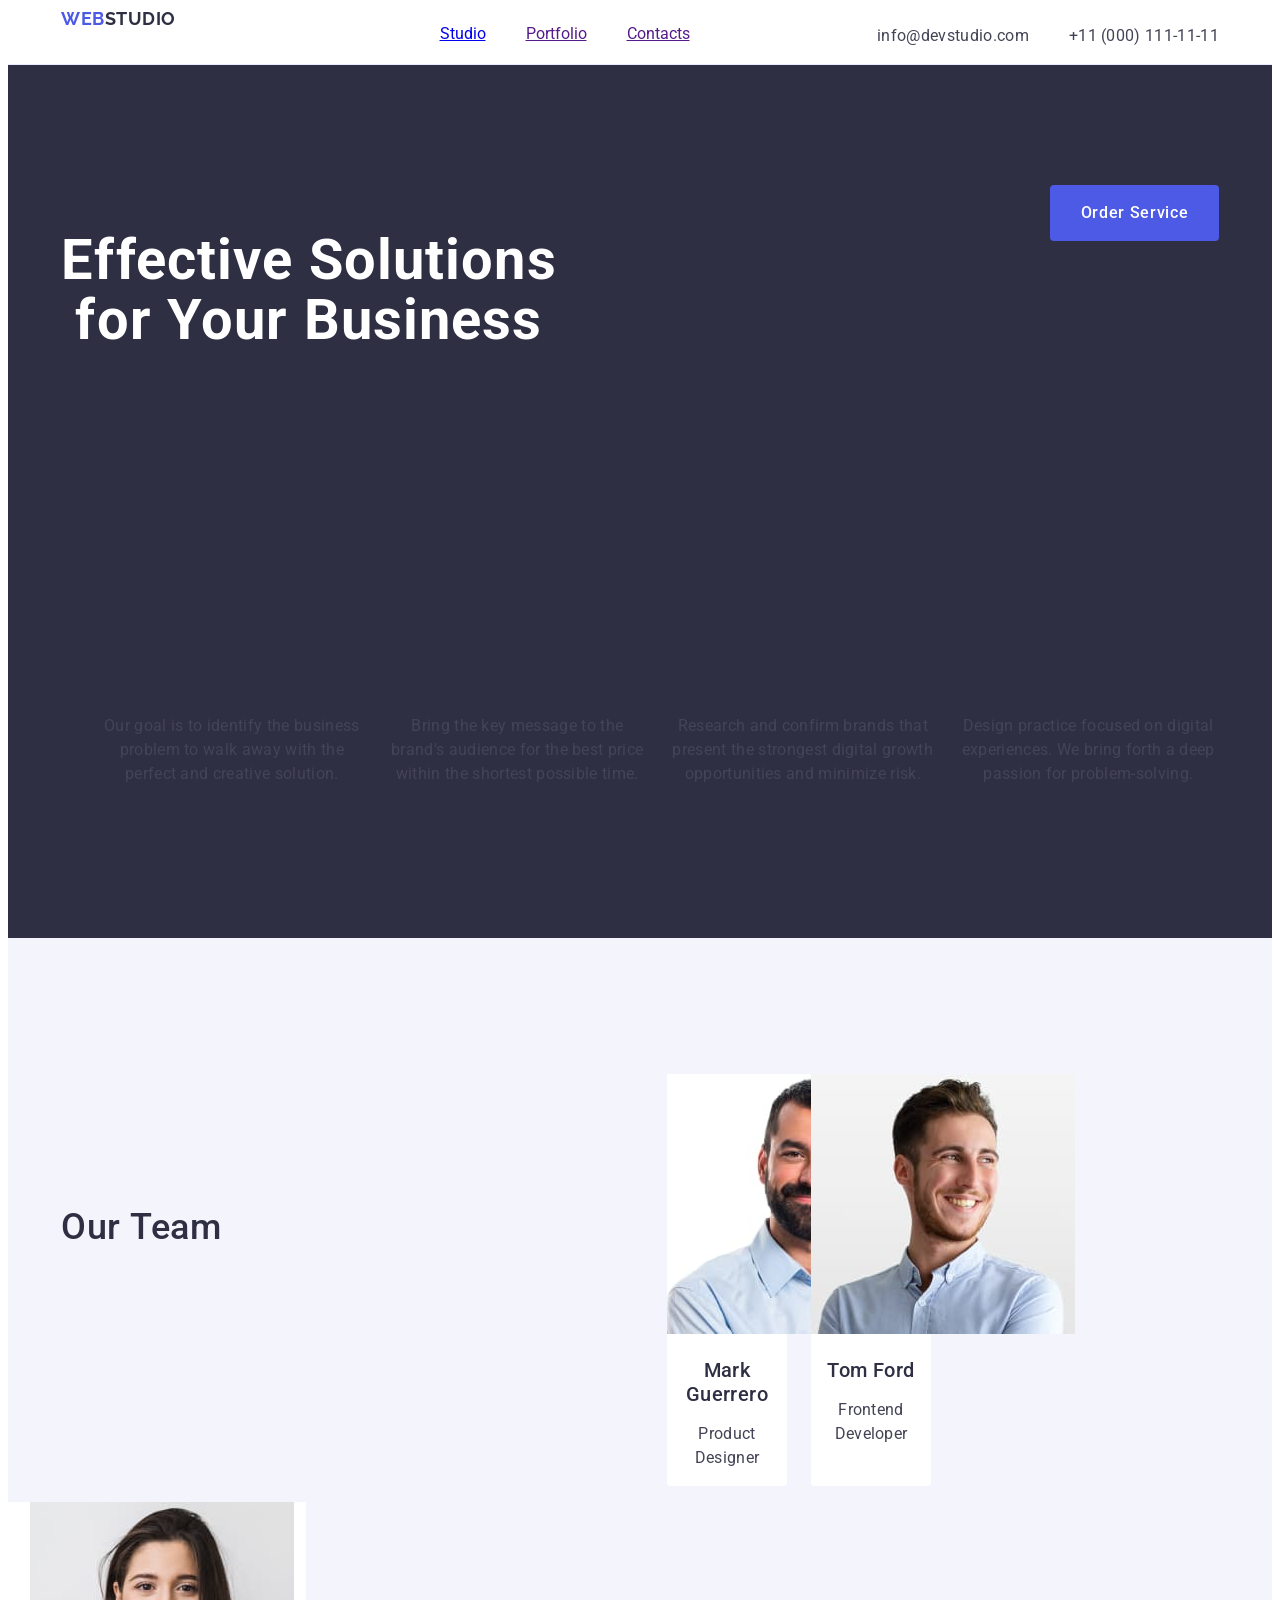
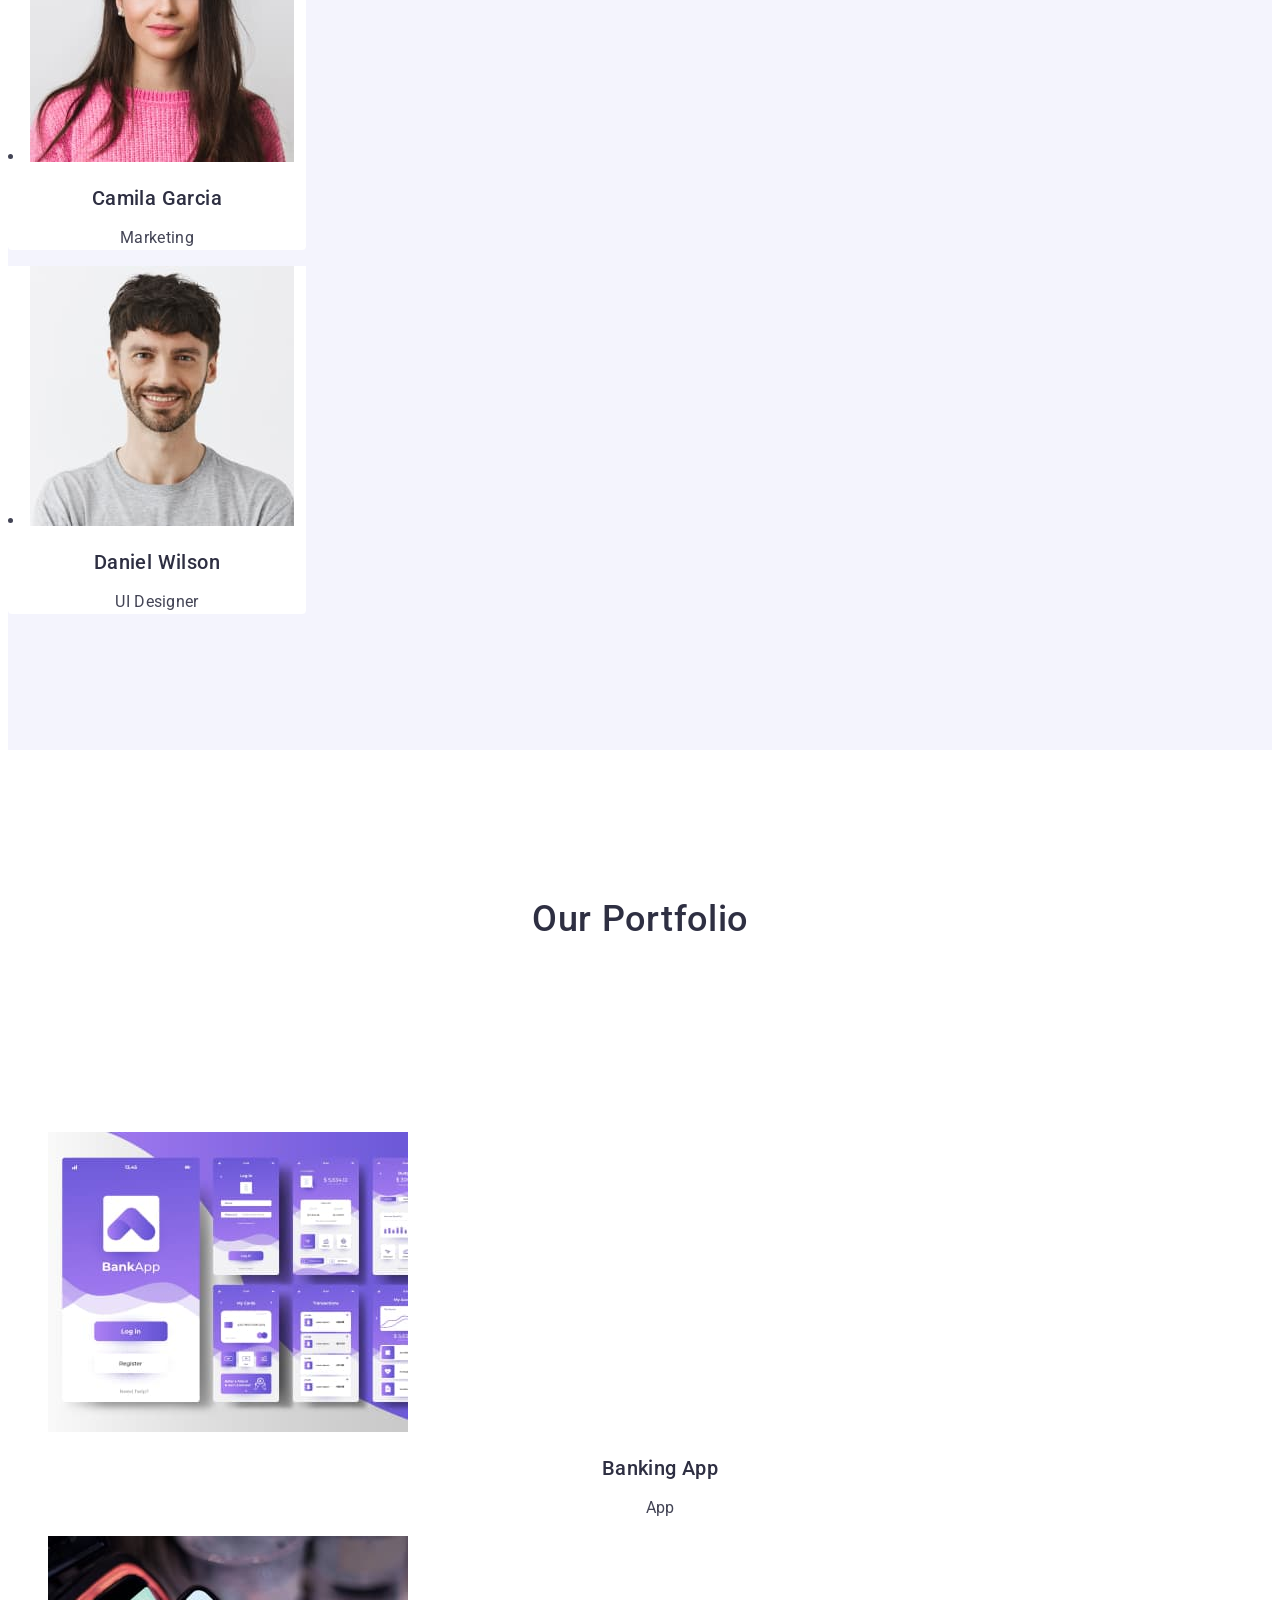
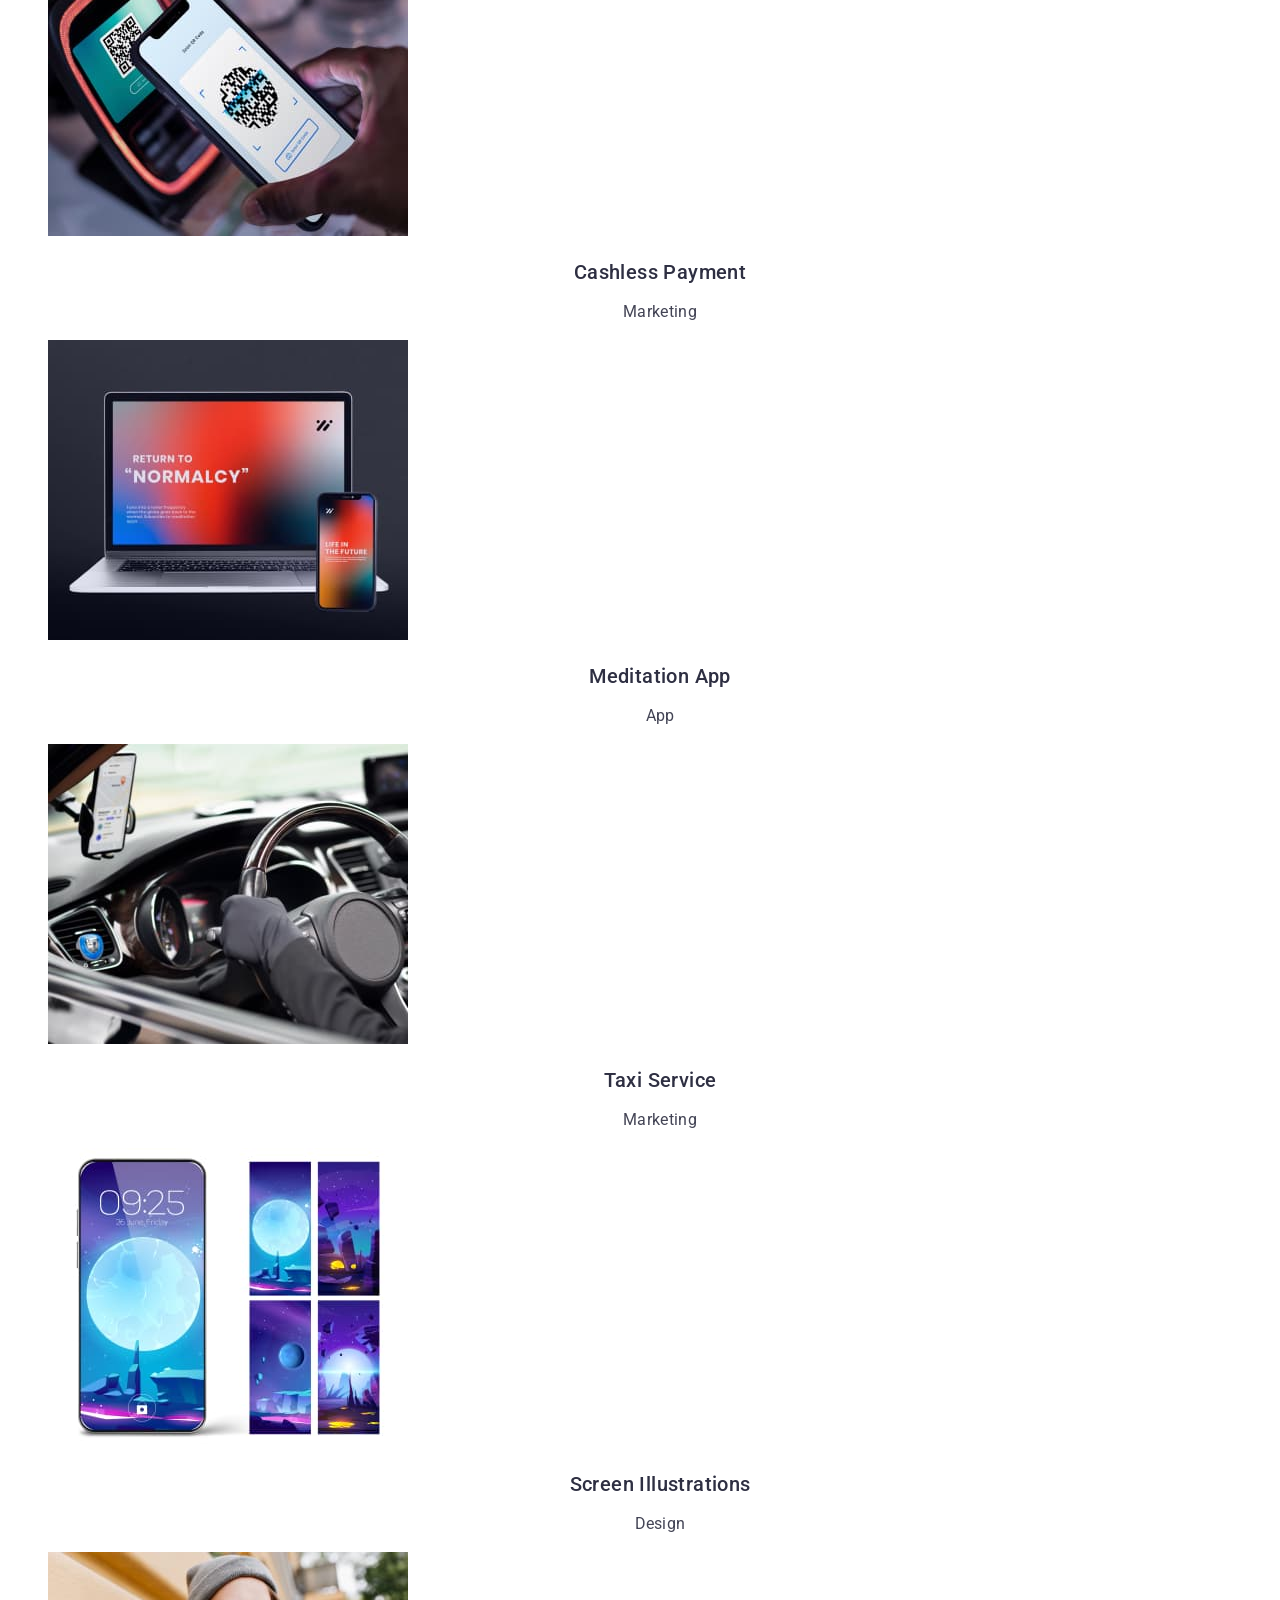
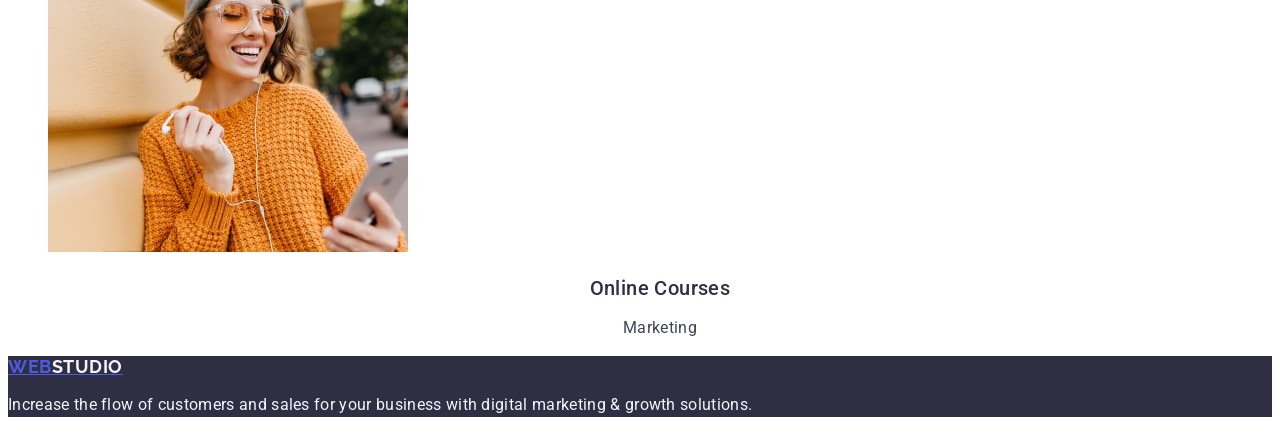
==== index.html @ fc0e64e1 "afaf" ====
<!DOCTYPE html>
<header lang="en">
<meta charset="UTF-8">
<meta name="viewport" content="width=device-width, initial-scale=1.0">
<link rel="preconnect" href="https://fonts.googleapis.com">
<link rel="preconnect" href="https://fonts.gstatic.com" crossorigin>
<link
    href="https://fonts.googleapis.com/css2?family=Raleway:ital,wght@0,700;1,700&family=Roboto:wght@400;500;700&display=swap"
    rel="stylesheet">
<title>Portfolio</title>
<link rel="stylesheet" href="./css/styles.css" />

</head>

<body>
    <header class=header-page>
        <div class="container"
        <nav class="navigation-links">
            <a href="./index.html" class="logo">Web<span class="studio-color">Studio</span></a>
            <ul class="menu-list-link">
                <li><a href="./index.html" class="link">Studio</a></li>
                <li><a href="" class="link">Portfolio</a></li>
                <li><a href="" class="link">Contacts</a></li>
            </ul>
        </nav>
        <address class="address-details">
            <ul class="ul-list-class">
                <li><a href="mailto:info@devstudio.com" class="li-link">info@devstudio.com</a></li>
                <li><a href="tel:+110001111111" class="li-link">+11 (000) 111-11-11</a></li>
            </ul>
        </address>
    </div>
</header>

    <main>
        <section class="section-details">
            <div class="container">
            <h1 class="top-class-text">Effective Solutions for Your Business</h1>
            <button type="button" class="button-class">Order Service</button>
            </div>
        </section>

        <section class="section-details">
            <div class="container">
            <h2 class="visually-hidden">Our Features</h2>
            <ul class="list-features">
                <li class="list-section-strategy">
                    <h3 class="sol-class">Strategy</h3>
                    <p class="p-section-text">Our goal is to identify the business problem to walk away with the perfect
                        and creative solution.</p>
                </li>
                <li class="list-section-strategy">
                    <h3 class="sol-class">Punctuality</h3>
                    <p class="p-section-text">Bring the key message to the brand's audience for the best price within
                        the shortest possible time.</p>
                </li>
                <li class="list-section-strategy">
                    <h3 class="sol-class">Diligence</h3>
                    <p class="p-section-text">Research and confirm brands that present the strongest digital growth
                        opportunities and minimize risk.</p>
                </li>
                <li class="list-section-strategy">
                    <h3 class="sol-class">Technologies</h3>
                    <p class="p-section-text">Design practice focused on digital experiences. We bring forth a deep
                        passion for problem-solving.</p>
                </li>
            </ul>
            </div>
        </section>
    </main>

        <section class="team-section">
            <div class="container">
            <h2 class="philosophy-header-title">Our Team</h2>
            <ul class="section-team">
                <li class="ourteam-section">
                    <img src="./images/01.Mark.jpg" alt="Team member1" width="264" />
                    <div clsdd="team-name">
                    <h3 class="sol-class">Mark Guerrero</h3>
                    <p class="p-section-text">Product Designer</p>
                    </div>
                </li>
                <li class="ourteam-section">
                    <img src="./images/02.Tom.jpg" alt="Team member2" width="264" />
                    <div clsdd="team-name"></div>
                    <h3 class="sol-class">Tom Ford</h3>
                    <p class="p-section-text">Frontend Developer</p>
                    </div>
                </li>
                <li class="ourteam-section">
                    <img src="./images/03.Camila.jpg" alt="Team member3" width="264" />
                    <div clsdd="team-name"></div>
                    <h3 class="sol-class">Camila Garcia</h3>
                    <p class="p-section-text">Marketing</p>
                    </div>
                </li>
                <li class="ourteam-section">
                    <img src="./images/04.Daniel.jpg" alt="Team member4" width="264" />
                    <div clsdd="team-name">
                    <h3 class="sol-class">Daniel Wilson</h3>
                    <p class="p-section-text">UI Designer</p>
                    </div>
                </li>
            </ul>
            </div>
        </section>

        <section>
            <h2 class="philosophy-header-title">Our Portfolio</h2>
            <ul>
                <li>
                    <img src="./images/bank.jpg" alt="payment" width="360" />
                    <h3 class="sol-class">Banking App</h3>
                    <p class="p-section-text">App</p>
                </li>

                <li>
                    <img src="./images/cas.jpg" alt="payment" width="360" />
                    <h3 class="sol-class">Cashless Payment</h3>
                    <p class="p-section-text">Marketing</p>
                </li>

                <li>
                    <img src="./images/app.jpg" alt="app" width="360" />
                    <h3 class="sol-class">Meditation App</h3>
                    <p class="p-section-text">App</p>
                </li>

                <li>
                    <img src="./images/taxi.jpg" alt="taxi" width="360" />
                    <h3 class="sol-class">Taxi Service</h3>
                    <p class="p-section-text">Marketing</p>
                </li>

                <li>
                    <img src="./images/screen.jpg" alt="phone" width="360" />
                    <h3 class="sol-class">Screen Illustrations</h3>
                    <p class="p-section-text">Design</p>
                </li>

                <li>
                    <img src="./images/online.jpg" alt="courses" width="360" />
                    <h3 class="sol-class">Online Courses</h3>
                    <p class="p-section-text">Marketing</p>
                </li>
            </ul>
        </section>
    </main>

    <footer class="footer-portfolio">
        <a href="./index.html" class="footer-logo">Web<span class="logo-white">Studio</span></a>
        <p class="acapit-footer-text">Increase the flow of customers and sales for your business with digital marketing
            & growth solutions.</p>
    </footer>
</body>

</html>
---- css/styles.css ----
body {
    font-size: 'Roboto', sans-serif;
    font-family: "Roboto", sans-serif;
    color: #434455;
    background-color: #FFFFFF;
}

/* header */

.header-page {
    border-bottom: 1px solid #e7e9fc;
}

.container {
    width: 1158px;
    display: flex;
    margin: 0 auto;
    padding: 0 15px;
    flex-wrap: wrap;
    justify-content: space-between;
}


.logo {
    font-family: 'Raleway', sans-serif;
    font-weight: 700;
    font-size: 18px;
    line-height: 1.17;
    letter-spacing: 0.03em;
    text-transform: uppercase;
    text-decoration: none;
    color: #4D5AE5;
}

.studio-color {
    color: #2E2F42;
}

.logo {
    color: #4D5AE5;
    margin-right: 76px;
}

.menu-list-link {
    display: flex;
    gap: 40px;
}

ul {
    list-style-type: none;
}

.navigation-links .link {
    color: #2E2F42;
    font-size: 16px;
    font-weight: 500;
    line-height: 1.5;
    letter-spacing: 0.02em;
    text-decoration: none;
    display: flex;
    align-items: center;
    padding: 24px 0;
}

.navigation-links .link:hover {
    color: #404BBF;
}

.navigation-links .link:active {
    color: #404BBF;
}

.address-details {
    font-style: normal;
}

.ul-list-class {
    display: flex;
    gap: 40px;
}

.li-link {
    font-size: 16px;
    line-height: 1.5;
    letter-spacing: 0.02em;
    color: #434455;
    text-decoration: none;
}

.link:hover,
.li-link:hover {
    color: #404BBF;
}

.link:focus,
.li-link:focus {
    color: #404BBF;
}
.link:active,
.li-link:active {
    color: #404BBF;
}

/* main */
/* one section */

.section-details {
background-color: #2E2F42;
padding: 188px 0;
}


.top-class-text {
    max-width: 496px;
    font-size: 56px;
    line-height: 1.07;
    text-align: center;
    letter-spacing: 0.02em;
    color: #FFFFFF;
}

.button-class {
    background-color: #4D5AE5;
    font-family: 'Roboto', sans-serif;
    font-weight: 500;
    font-size: 16px;
    line-height: 1.5;
    letter-spacing: 0.04em;
    color: #FFFFFF;
    cursor: pointer;
    display: block;
    min-width: 169px;
    height: 56px;
    border: none;
    background-color: #4d5ae5;
    border-radius: 4px;
    cursor: pointer;
}

.button-class:hover,
.button-class:active,
.button-class:focus {
    background-color: #404BBF;
}

/* two section */

.section-details {
    padding: 120px 0;
}

.visually-hidden {
    position: absolute;
    width: 1px;
    height: 1px;
    margin: -1px;
    border: 0;
    padding: 0;
    white-space: nowrap;
    clip-path: inset(100%);
    clip: rect(0 0 0 0);
    overflow: hidden;
}

.list-features {
    display: flex;
    gap: 24px;
}

.list-section-strategy {
    width: calc((100% - 72px) / 4)
}

.team-card-background {
    background-color: #FFFFFF;
}

/* three section */

.team-section {
    background-color: #F4F4FD;
    padding: 120px 0;
}

.philosophy-header-title {
    margin-bottom: 72px;
    padding: 120px 0;
    font-weight: 500;
    font-size: 36px;
    line-height: 1.11;
    text-align: center;
    letter-spacing: 0.02em;
    color: #2E2F42;
    text-transform: capitalize;
}

.section-team {
    display: flex;
    gap: 24px;
}

.ourteam-section {
    width: calc((100% - 72px) / 4);
    border-radius: 0px 0px 4px 4px;
    background-color: #FFFFFF;
}

.team-name {
    padding: 32px 16px;
}

.sol-class {
    text-align: center;
    margin-bottom: 8px;
    font-weight: 500;
    font-size: 20px;
    line-height: 1.2;
    letter-spacing: 0.02em;
    color: #2E2F42;
}

.p-section-text {
    text-align: center;
    font-size: 16px;
    line-height: 1.5;
    letter-spacing: 0.02em;
    color: #434455;
}

/* footer */

.footer-portfolio {
    background-color: #2E2F42;
}

.footer-logo {
    font-family: 'Raleway', sans-serif;
    font-weight: 700;
    font-size: 18px;
    line-height: 1.17;
    letter-spacing: 0.03em;
    text-transform: uppercase;
    color: #4D5AE5;
}

.logo-white {
    color: #F4F4FD;
}

.acapit-footer-text {
    line-height: 1.5;
    color: #F4F4FD;
    letter-spacing: 0.02em;
}
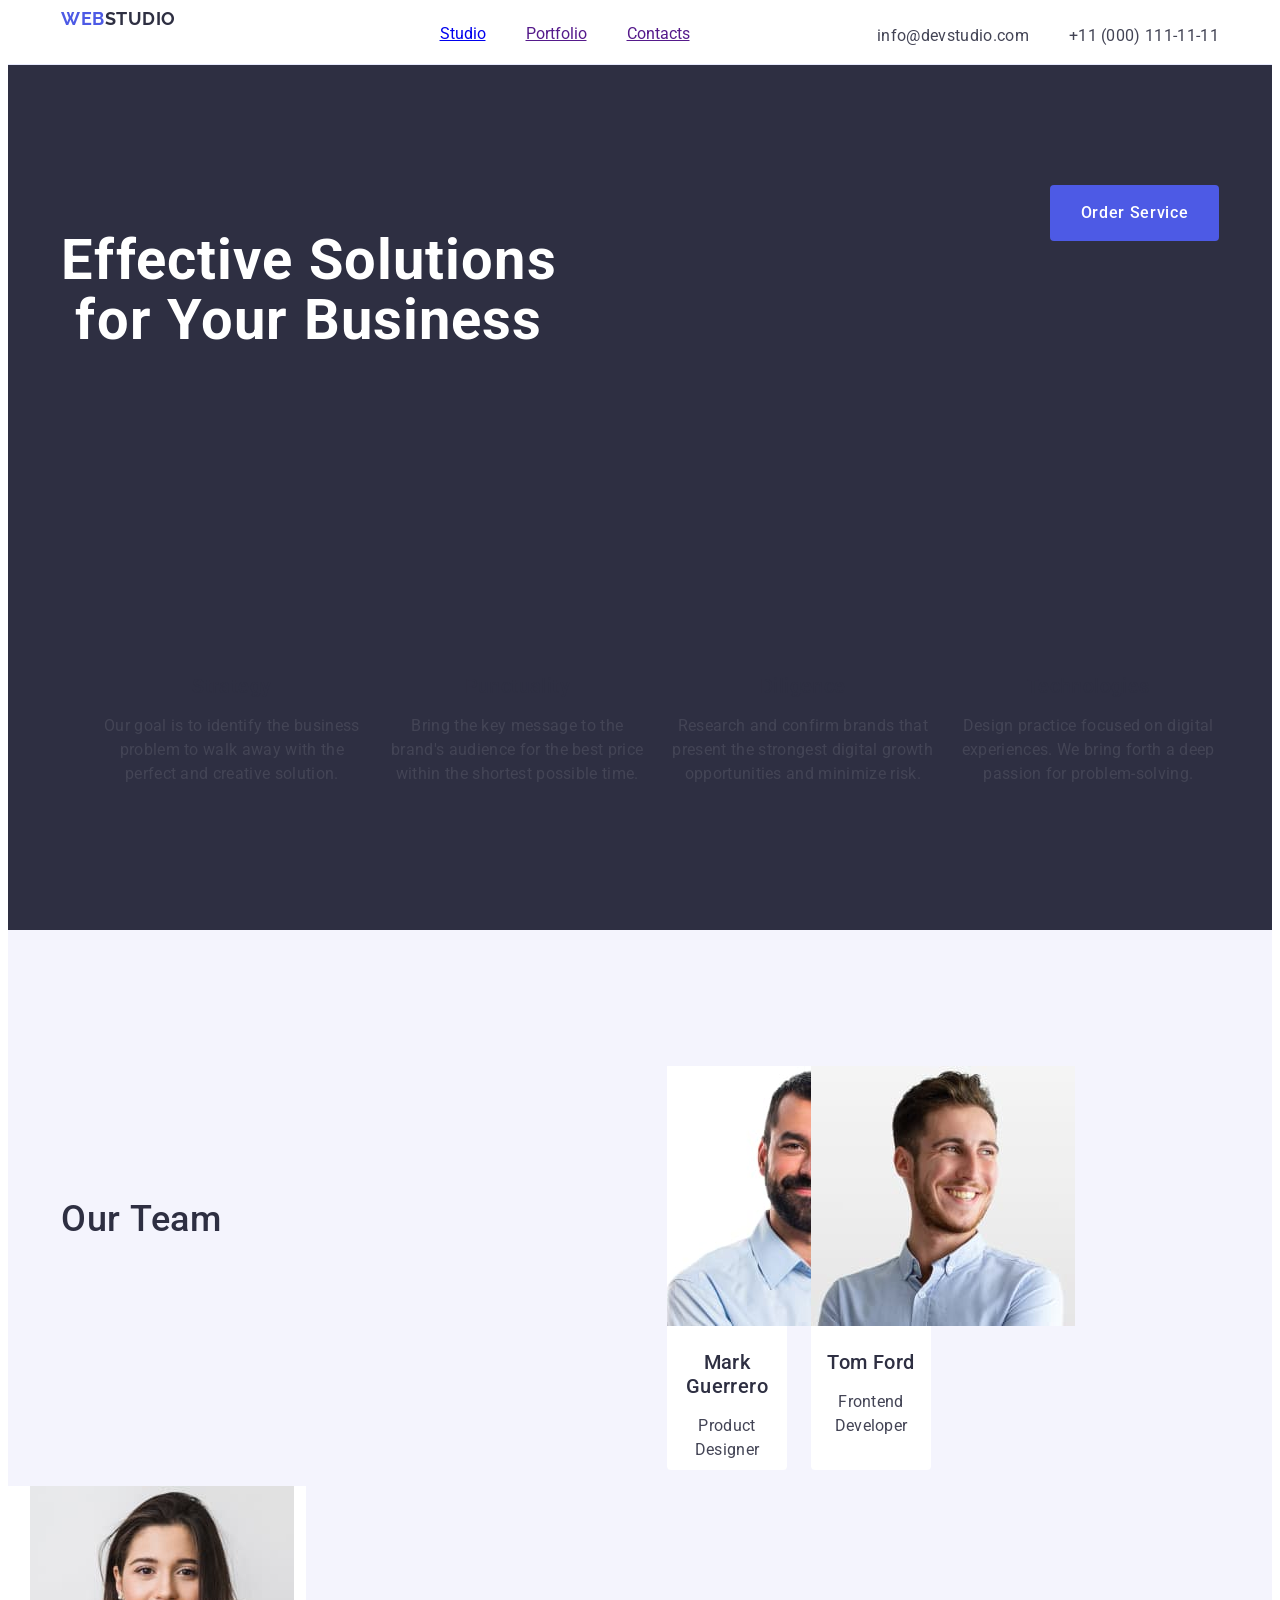
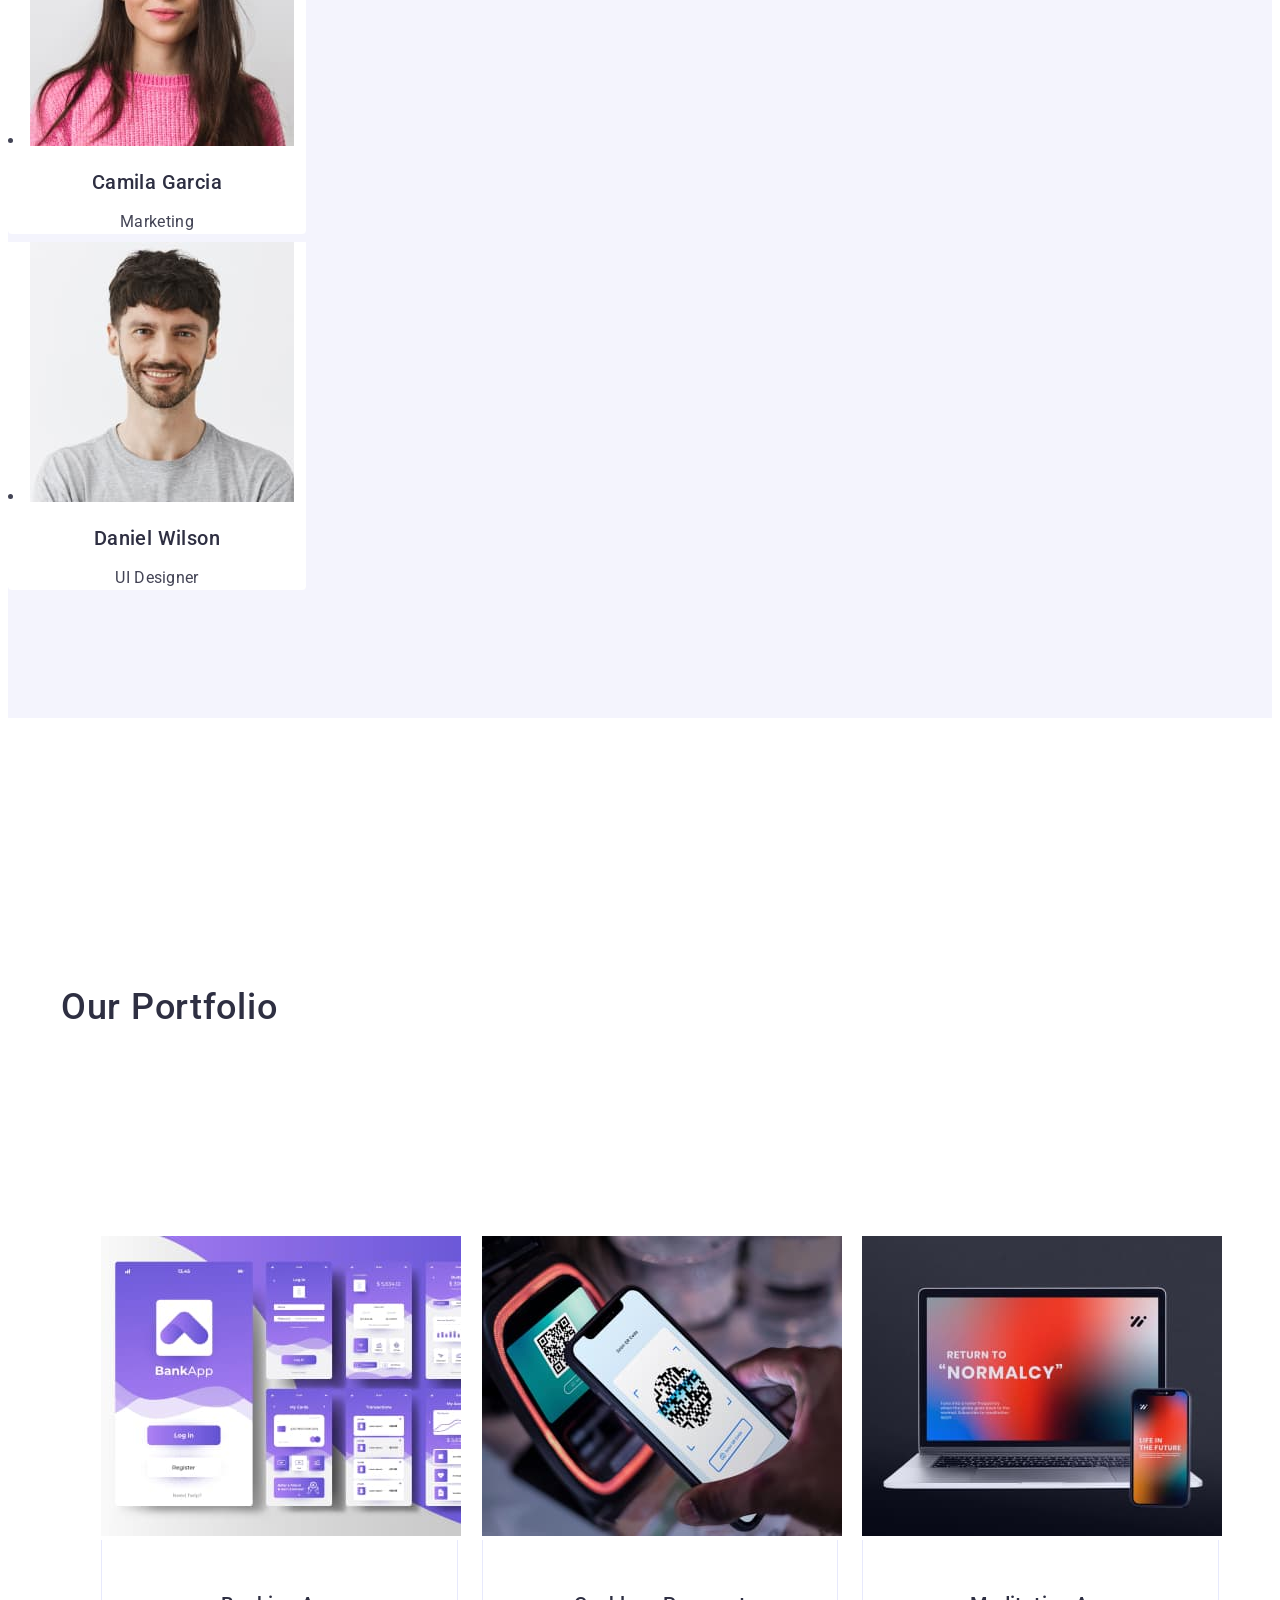
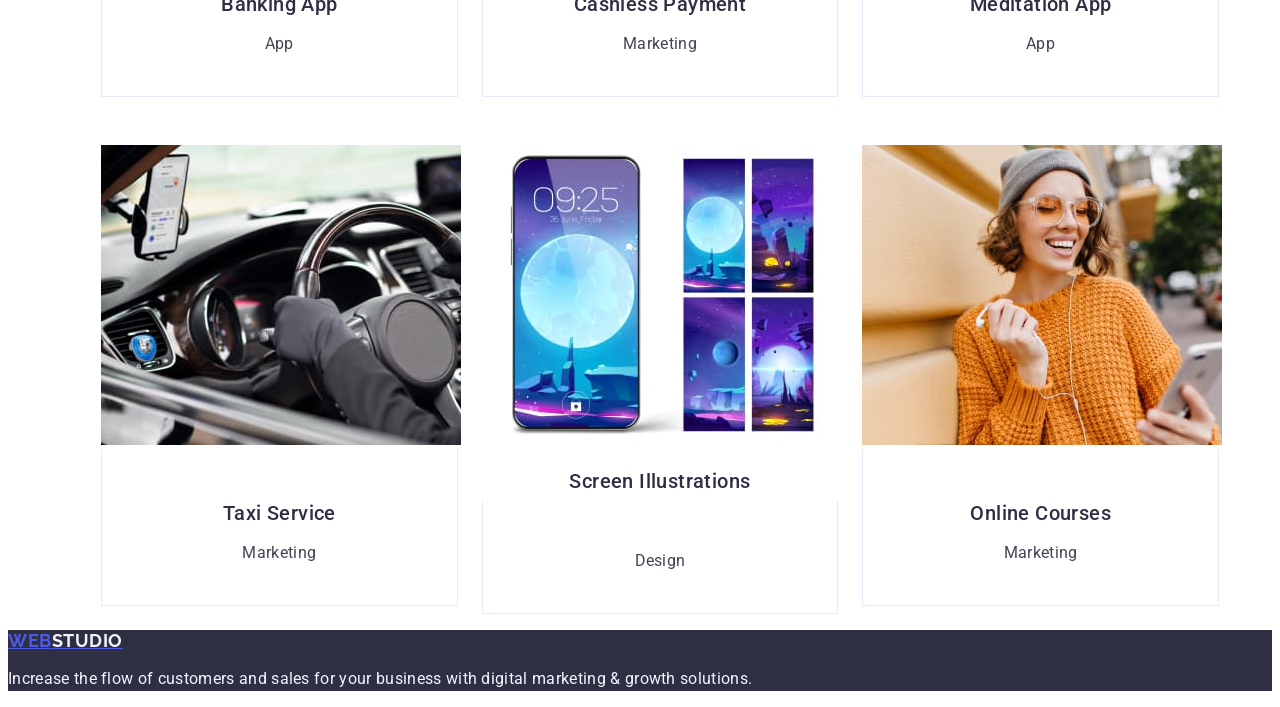
==== commit 492a0b7e: "czxczx" ====
--- a/index.html
+++ b/index.html
@@ -69,7 +69,7 @@
         </section>
     </main>
 
-        <section class="team-section">
+        <section class="team-sectionn">
             <div class="container">
             <h2 class="philosophy-header-title">Our Team</h2>
             <ul class="section-team">
@@ -104,46 +104,62 @@
             </ul>
             </div>
         </section>
+        
 
-        <section>
+        <section class="four-sectionn">
+            <div class="container">
             <h2 class="philosophy-header-title">Our Portfolio</h2>
-            <ul>
-                <li>
+            <ul class="list-four">
+
+                <li class="strategy-marketing">
                     <img src="./images/bank.jpg" alt="payment" width="360" />
+                    <div class="div-strategy">
                     <h3 class="sol-class">Banking App</h3>
                     <p class="p-section-text">App</p>
+                    </div>
                 </li>
 
-                <li>
+                <li class="strategy-marketing">
                     <img src="./images/cas.jpg" alt="payment" width="360" />
+                    <div class="div-strategy">
                     <h3 class="sol-class">Cashless Payment</h3>
                     <p class="p-section-text">Marketing</p>
+                    </div>
                 </li>
 
-                <li>
+                <li class="strategy-marketing">
                     <img src="./images/app.jpg" alt="app" width="360" />
+                    <div class="div-strategy">
                     <h3 class="sol-class">Meditation App</h3>
                     <p class="p-section-text">App</p>
+                    </div>
                 </li>
 
-                <li>
+                <li class="strategy-marketing">
                     <img src="./images/taxi.jpg" alt="taxi" width="360" />
+                    <div class="div-strategy">
                     <h3 class="sol-class">Taxi Service</h3>
                     <p class="p-section-text">Marketing</p>
+                    </div>
                 </li>
 
-                <li>
+                <li class="strategy-marketing">
                     <img src="./images/screen.jpg" alt="phone" width="360" />
                     <h3 class="sol-class">Screen Illustrations</h3>
+                    <div class="div-strategy">
                     <p class="p-section-text">Design</p>
+                    </div>
                 </li>
 
-                <li>
+                <li class="strategy-marketing">
                     <img src="./images/online.jpg" alt="courses" width="360" />
+                    <div class="div-strategy">
                     <h3 class="sol-class">Online Courses</h3>
                     <p class="p-section-text">Marketing</p>
+                    </div>
                 </li>
             </ul>
+            </div>
         </section>
     </main>
 
--- a/css/styles.css
+++ b/css/styles.css
@@ -177,7 +177,7 @@
 
 /* three section */
 
-.team-section {
+.team-sectionn {
     background-color: #F4F4FD;
     padding: 120px 0;
 }
@@ -220,11 +220,35 @@
 }
 
 .p-section-text {
+    margin-bottom: 8px;
     text-align: center;
     font-size: 16px;
     line-height: 1.5;
     letter-spacing: 0.02em;
     color: #434455;
+}
+
+/* four section */
+
+.four-sectionn {
+    padding-top: 120px;
+}
+
+.list-four {
+    display: flex;
+    flex-wrap: wrap;
+    column-gap: 24px;
+    row-gap: 48px;
+}
+
+.strategy-marketing {
+    width: calc((100% - 48px) / 3)
+}
+
+.div-strategy {
+    padding: 32px 16px;
+    border: 1px solid #e7e9fc;
+    border-top: none;
 }
 
 /* footer */
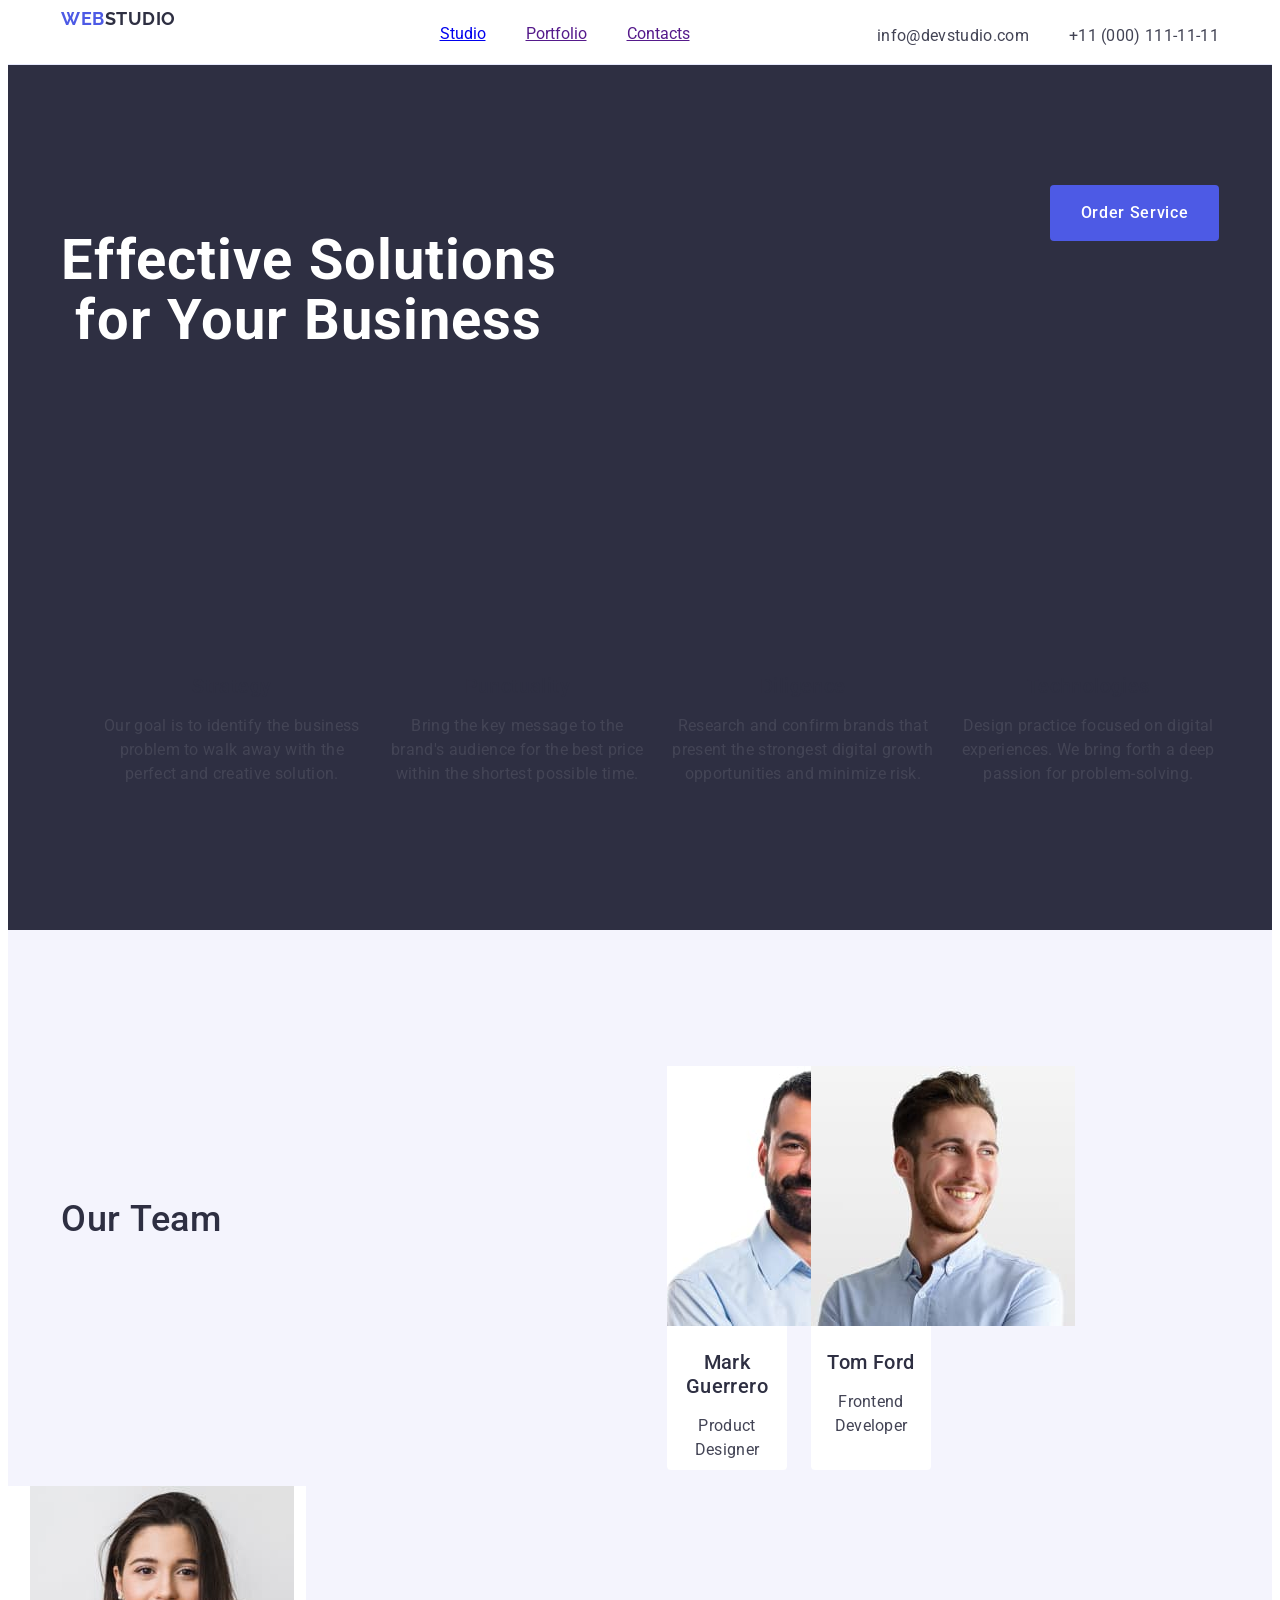
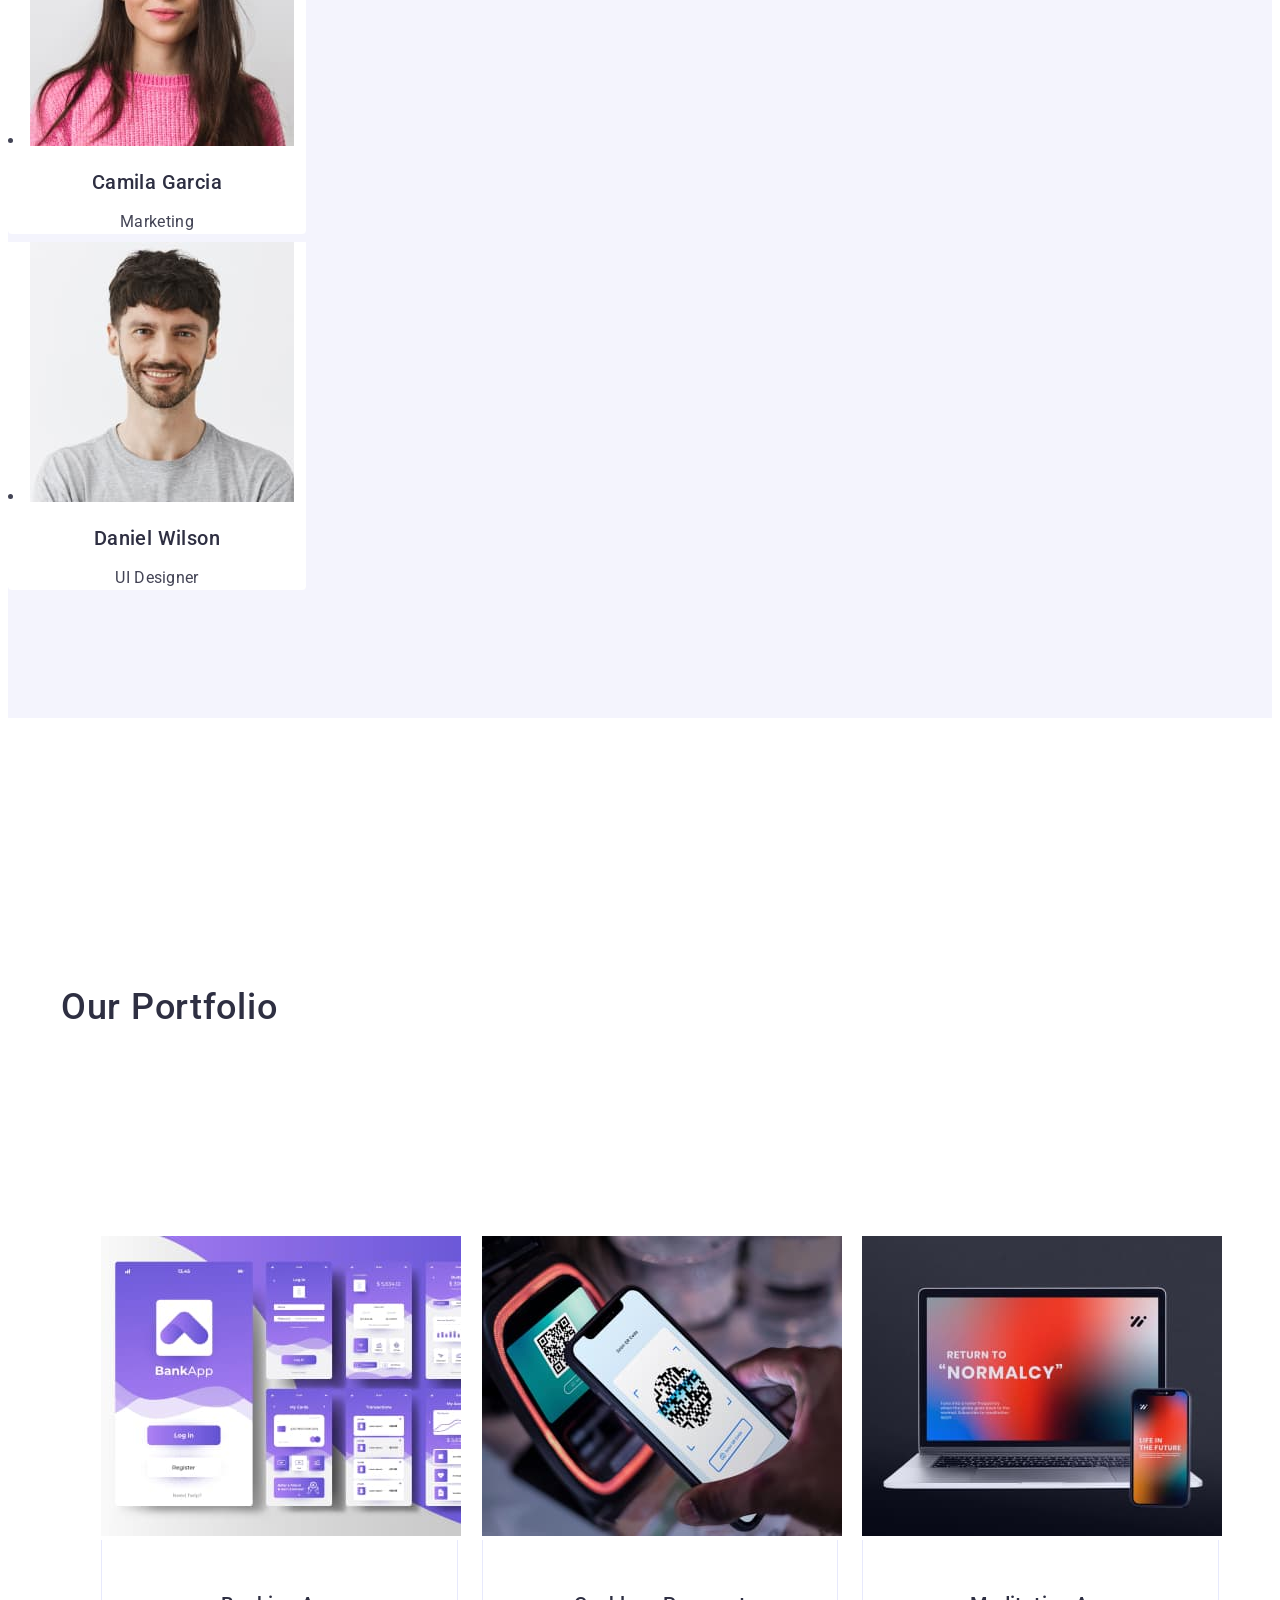
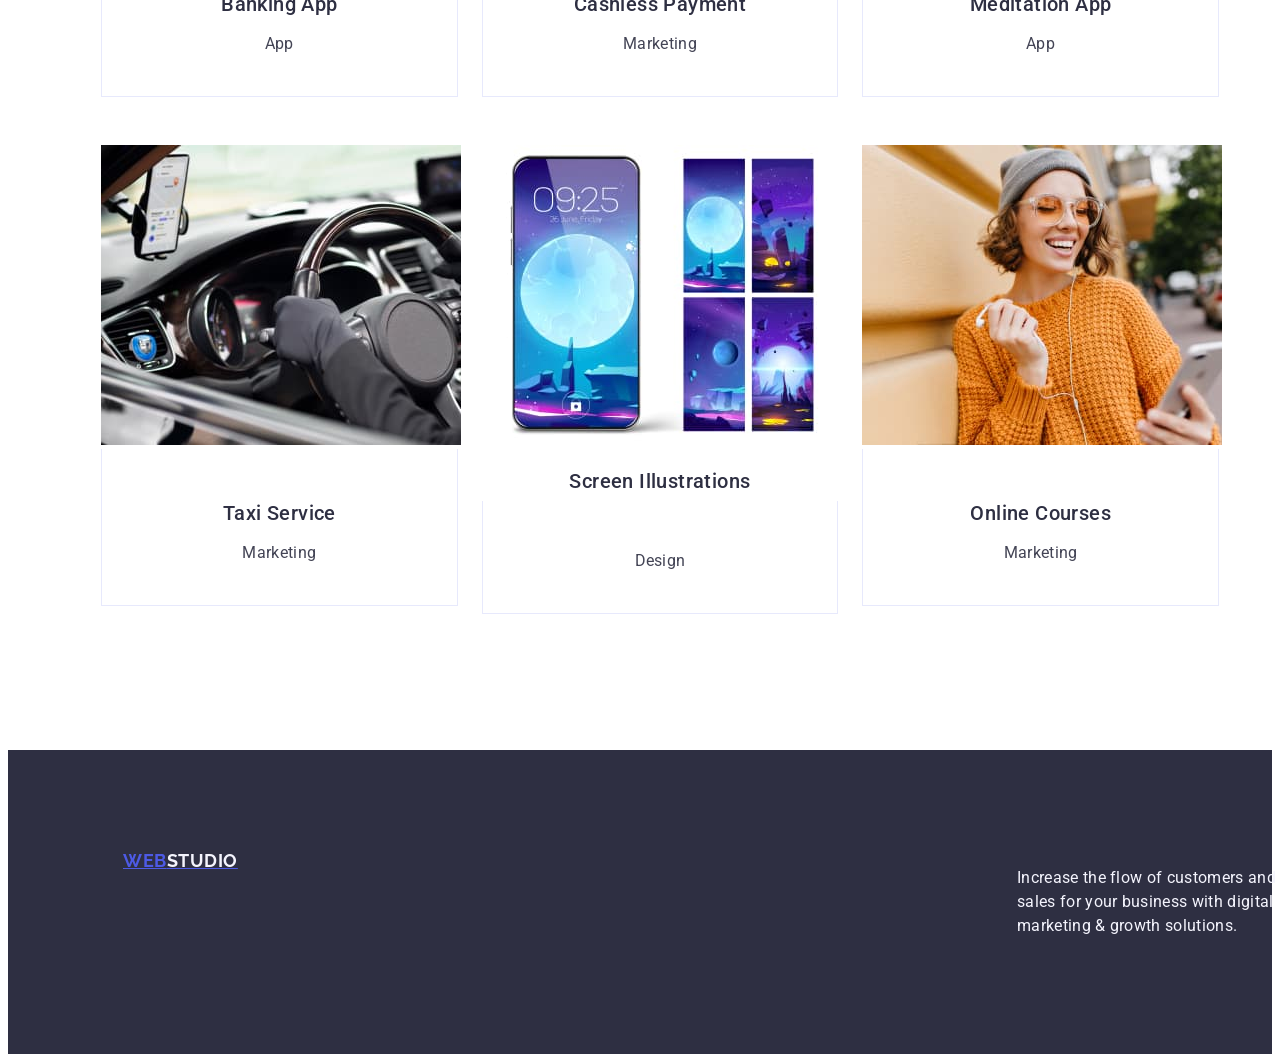
==== commit fe36fa8f: "fdfhdf" ====
--- a/index.html
+++ b/index.html
@@ -164,9 +164,11 @@
     </main>
 
     <footer class="footer-portfolio">
+        <div class="container">
         <a href="./index.html" class="footer-logo">Web<span class="logo-white">Studio</span></a>
         <p class="acapit-footer-text">Increase the flow of customers and sales for your business with digital marketing
             & growth solutions.</p>
+            </div>
     </footer>
 </body>
 
--- a/css/styles.css
+++ b/css/styles.css
@@ -232,6 +232,7 @@
 
 .four-sectionn {
     padding-top: 120px;
+    padding-bottom: 120px;
 }
 
 .list-four {
@@ -255,9 +256,12 @@
 
 .footer-portfolio {
     background-color: #2E2F42;
+    padding: 100px;
 }
 
 .footer-logo {
+    display: inline-block;
+    margin-bottom: 16px;
     font-family: 'Raleway', sans-serif;
     font-weight: 700;
     font-size: 18px;
@@ -272,6 +276,7 @@
 }
 
 .acapit-footer-text {
+    max-width: 264px;
     line-height: 1.5;
     color: #F4F4FD;
     letter-spacing: 0.02em;
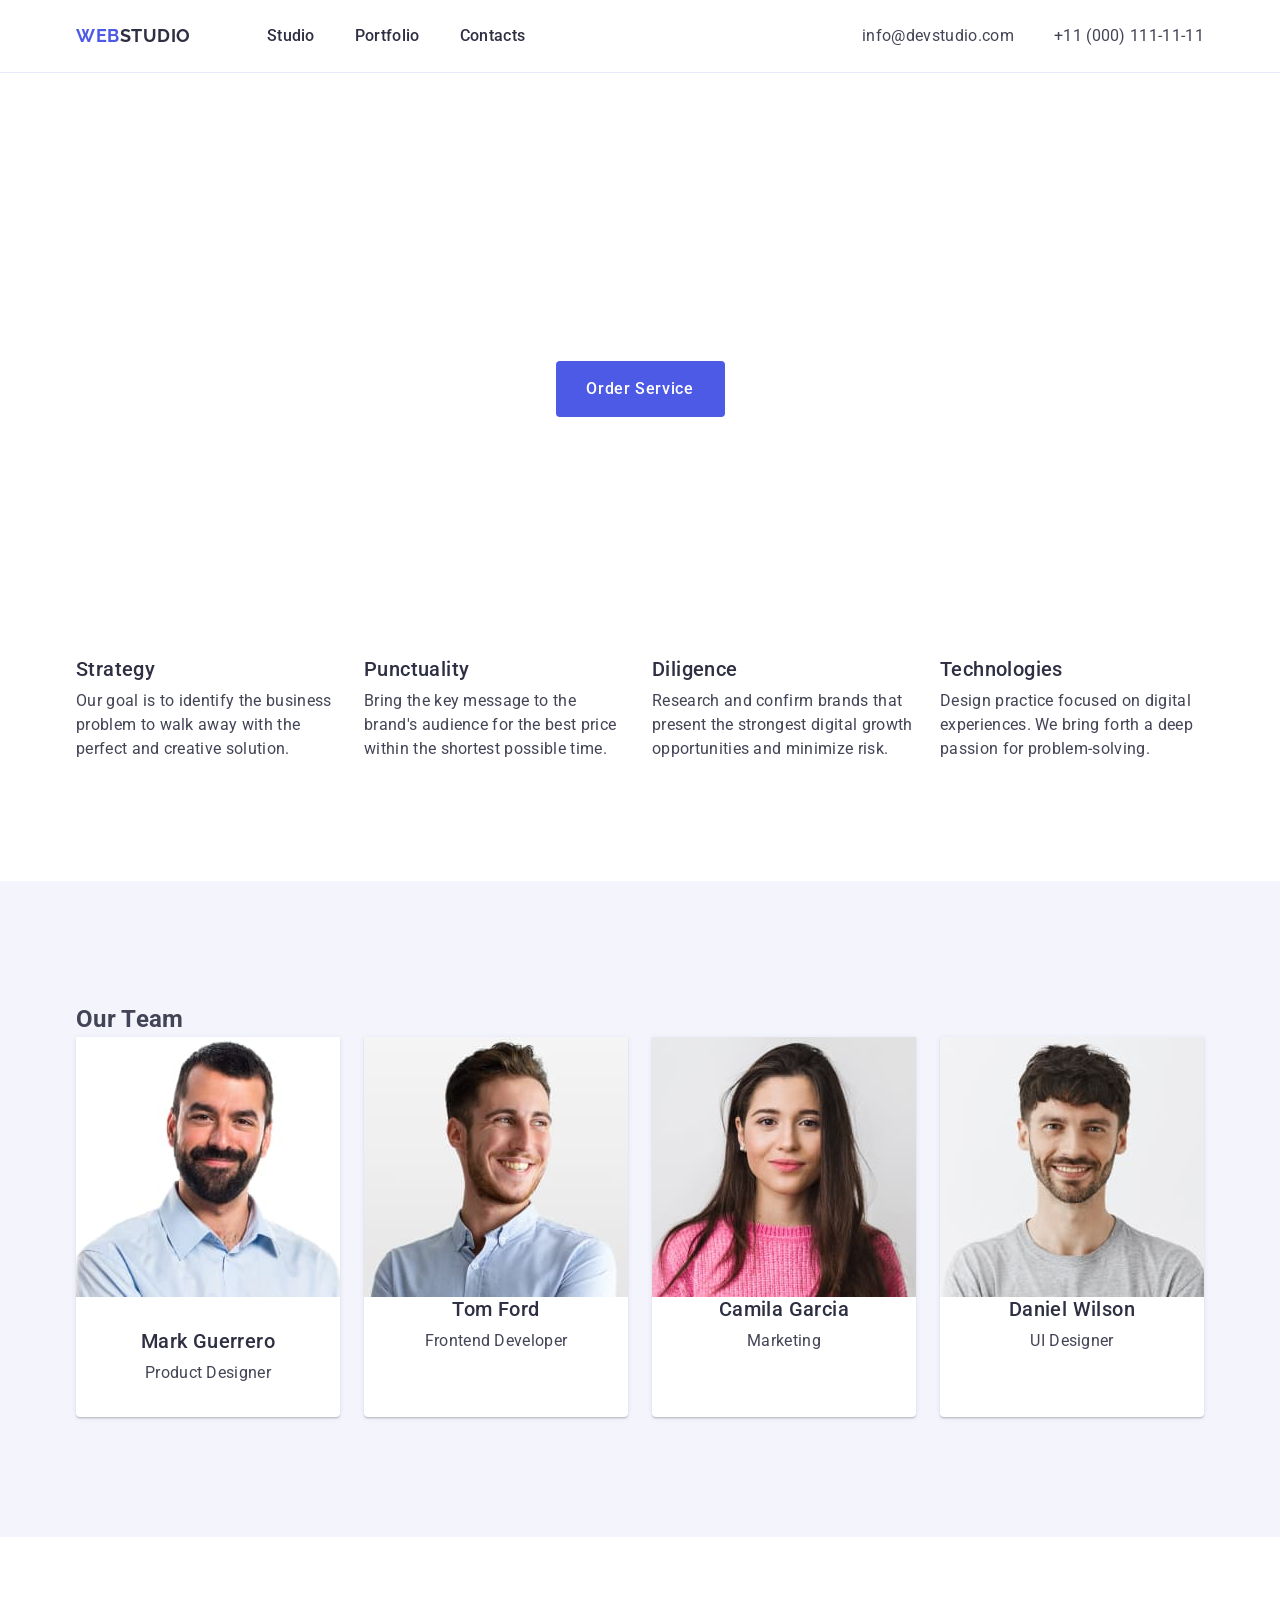
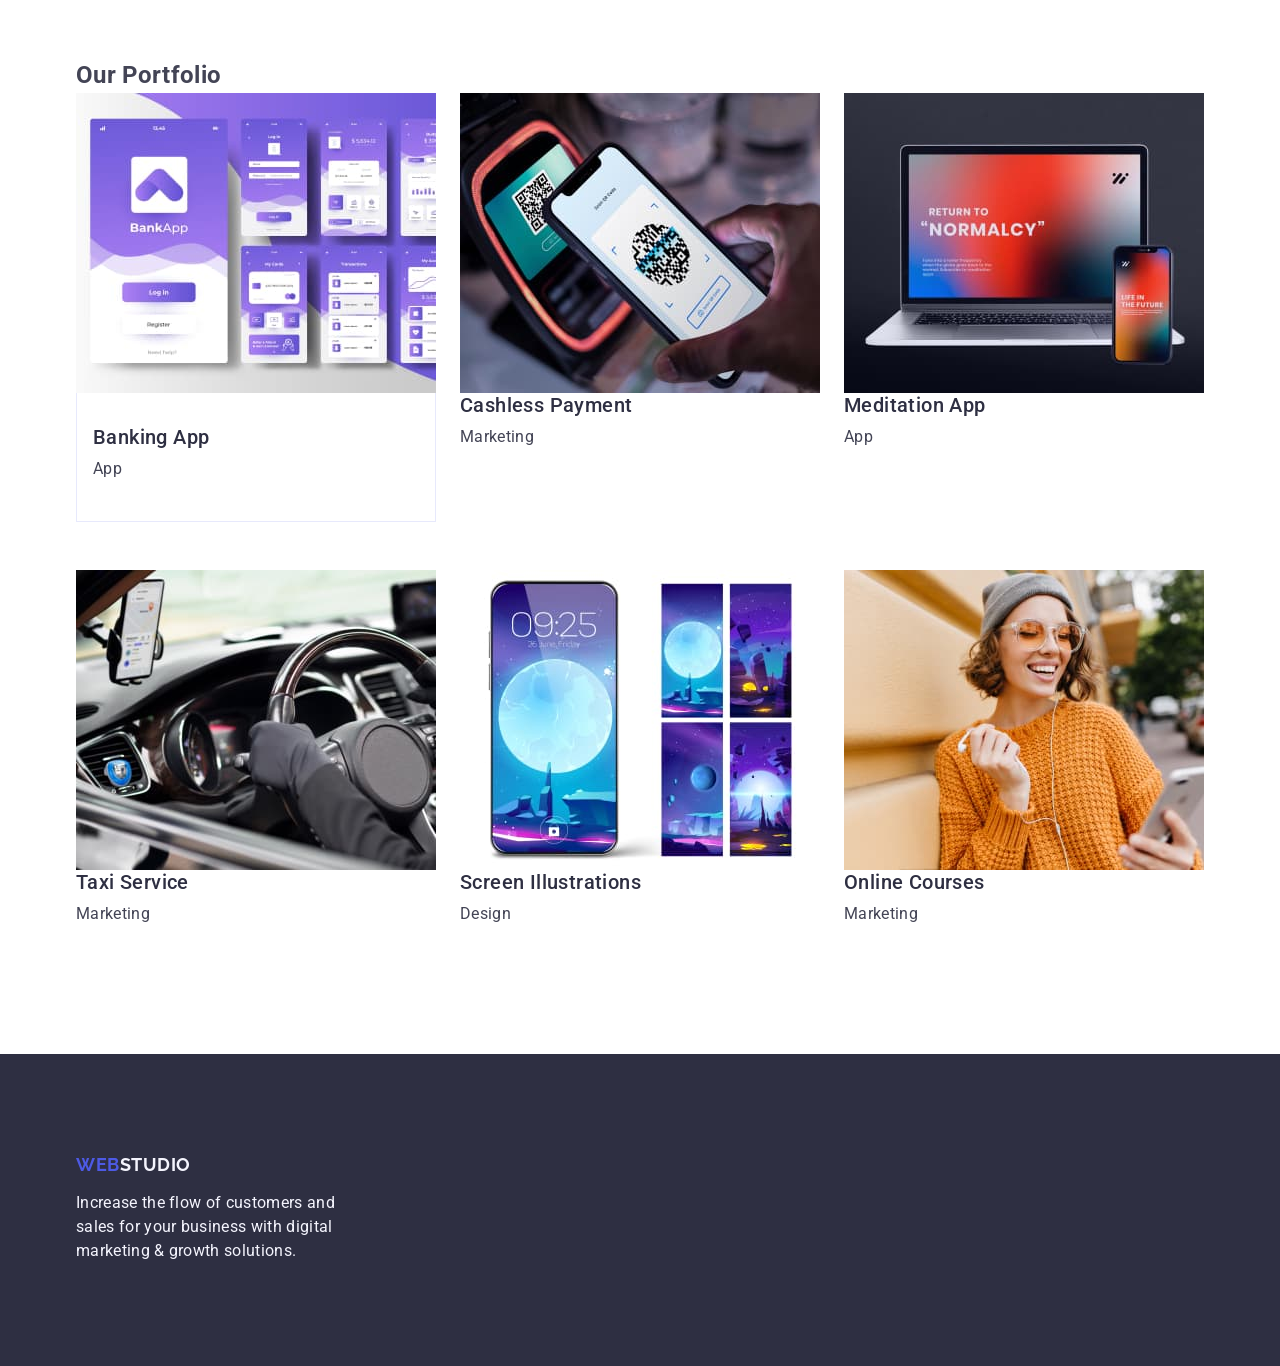
==== commit 53fb191d: "sumafa" ====
--- a/index.html
+++ b/index.html
@@ -1,174 +1,210 @@
 <!DOCTYPE html>
-<header lang="en">
-<meta charset="UTF-8">
-<meta name="viewport" content="width=device-width, initial-scale=1.0">
-<link rel="preconnect" href="https://fonts.googleapis.com">
-<link rel="preconnect" href="https://fonts.gstatic.com" crossorigin>
-<link
-    href="https://fonts.googleapis.com/css2?family=Raleway:ital,wght@0,700;1,700&family=Roboto:wght@400;500;700&display=swap"
-    rel="stylesheet">
-<title>Portfolio</title>
-<link rel="stylesheet" href="./css/styles.css" />
-
+<html lang="en">
+
+<head>
+    <meta charset="UTF-8" />
+    <meta name="description" content="Web studio company" />
+    <title>Portfolio</title>
+    <link rel="stylesheet" href="https://cdn.jsdelivr.net/npm/modern-normalize@1.1.0/modern-normalize.min.css" />
+    <link rel="stylesheet" href="./css/styles.css" />
+    <link rel="preconnect" href="https://fonts.googleapis.com" />
+    <link rel="preconnect" href="https://fonts.gstatic.com" crossorigin />
+    <link
+        href="https://fonts.googleapis.com/css2?family=Raleway:wght@800&family=Roboto:wght@400;500;700;900&display=swap"
+        rel="stylesheet" />
 </head>
 
 <body>
-    <header class=header-page>
-        <div class="container"
-        <nav class="navigation-links">
-            <a href="./index.html" class="logo">Web<span class="studio-color">Studio</span></a>
-            <ul class="menu-list-link">
-                <li><a href="./index.html" class="link">Studio</a></li>
-                <li><a href="" class="link">Portfolio</a></li>
-                <li><a href="" class="link">Contacts</a></li>
-            </ul>
-        </nav>
-        <address class="address-details">
-            <ul class="ul-list-class">
-                <li><a href="mailto:info@devstudio.com" class="li-link">info@devstudio.com</a></li>
-                <li><a href="tel:+110001111111" class="li-link">+11 (000) 111-11-11</a></li>
-            </ul>
-        </address>
-    </div>
-</header>
-
+    <header class="header-page">
+        <!--Left navi-->
+        <div class="container-header-wrap container">
+            <nav class="navigation-links">
+                <a href="./index.html" class="logo">Web<span class="logo-color">Studio</span></a>
+                <ul class="menu-list-link">
+                    <li><a href="./index.html" class="link">Studio</a></li>
+                    <li>
+                        <a href="" class="link">Portfolio</a>
+                    </li>
+                    <li><a href="" class="link">Contacts</a></li>
+                </ul>
+            </nav>
+
+            <!--Right navi-->
+            <address class="address-details">
+                <ul class="ul-list-class">
+                    <li>
+                        <a href="mailto:info@devstudio.com" class="li-link">info@devstudio.com</a>
+                    </li>
+                    <li>
+                        <a href="tel:+110001111111" class="li-link">
+                            +11 (000) 111-11-11</a>
+                    </li>
+                </ul>
+            </address>
+        </div>
+    </header>
     <main>
+
+        <!--Dark background - section 1-->
         <section class="section-details">
             <div class="container">
-            <h1 class="top-class-text">Effective Solutions for Your Business</h1>
-            <button type="button" class="button-class">Order Service</button>
-            </div>
-        </section>
-
-        <section class="section-details">
-            <div class="container">
-            <h2 class="visually-hidden">Our Features</h2>
-            <ul class="list-features">
-                <li class="list-section-strategy">
-                    <h3 class="sol-class">Strategy</h3>
-                    <p class="p-section-text">Our goal is to identify the business problem to walk away with the perfect
-                        and creative solution.</p>
-                </li>
-                <li class="list-section-strategy">
-                    <h3 class="sol-class">Punctuality</h3>
-                    <p class="p-section-text">Bring the key message to the brand's audience for the best price within
-                        the shortest possible time.</p>
-                </li>
-                <li class="list-section-strategy">
-                    <h3 class="sol-class">Diligence</h3>
-                    <p class="p-section-text">Research and confirm brands that present the strongest digital growth
-                        opportunities and minimize risk.</p>
-                </li>
-                <li class="list-section-strategy">
-                    <h3 class="sol-class">Technologies</h3>
-                    <p class="p-section-text">Design practice focused on digital experiences. We bring forth a deep
-                        passion for problem-solving.</p>
-                </li>
-            </ul>
+                <h1 class="top-class-text">
+                    Effective Solutions for Your Business
+                </h1>
+                <button type="button" class="button-click">
+                    Order Service
+                </button>
+            </div>
+        </section>
+
+        <!--section 2-->
+        <section class="columns">
+            <div class="container">
+                <h2 class="visually-hidden">Our Features</h2>
+                <ul class="list-features">
+                    <li class="list-item">
+                        <h3 class="sol-class">Strategy</h3>
+                        <p class="section-text">
+                            Our goal is to identify the business problem to
+                            walk away with the perfect and creative
+                            solution.
+                        </p>
+                    </li>
+                    <li class="list-item">
+                        <h3 class="sol-class">Punctuality</h3>
+                        <p class="goals">
+                            Bring the key message to the brand's audience
+                            for the best price within the shortest possible
+                            time.
+                        </p>
+                    </li>
+                    <li class="list-item">
+                        <h3 class="sol-class">Diligence</h3>
+                        <p class="goals">
+                            Research and confirm brands that present the
+                            strongest digital growth opportunities and
+                            minimize risk.
+                        </p>
+                    </li>
+                    <li class="list-item">
+                        <h3 class="sol-class">Technologies</h3>
+                        <p class="section-text">
+                            Design practice focused on digital experiences.
+                            We bring forth a deep passion for
+                            problem-solving.
+                        </p>
+                    </li>
+                </ul>
+            </div>
+        </section>
+
+        <!--section 3-->
+        <section class="team-section">
+            <div class="container">
+                <h2 class="titles-header">Our Team</h2>
+                <ul class="section-team">
+                    <li class="team-card">
+                        <img src="./images/01.Mark.jpg" alt="Man3" width="264" height="260" />
+                        <div class="team-name">
+                            <h3 class="sol-class">Mark Guerrero</h3>
+                            <p class="function">Product Designer</p>
+                        </div>
+                    </li>
+                    <li class="team-card">
+                        <img src="./images/02.Tom.jpg" alt="Man2" width="264" height="260" />
+                        <div class="card">
+                            <h3 class="sol-class">Tom Ford</h3>
+                            <p class="function">Frontend Developer</p>
+                        </div>
+                    </li>
+                    <li class="team-card">
+                        <img src="./images/03.Camila.jpg" alt="Woman" width="264" height="260" />
+                        <div class="card">
+                            <h3 class="sol-class">Camila Garcia</h3>
+                            <p class="function">Marketing</p>
+                        </div>
+                    </li>
+                    <li class="team-card">
+                        <img src="./images/04.Daniel.jpg" alt="Man1" width="264" height="260" />
+                        <div class="card">
+                            <h3 class="sol-class">Daniel Wilson</h3>
+                            <p class="function">UI Designer</p>
+                        </div>
+                    </li>
+                </ul>
+            </div>
+        </section>
+
+        <!--section 4-->
+        <section class="portfolio-card">
+            <div class="container">
+                <h2 class="titles-header">Our Portfolio</h2>
+                <ul class="list-four">
+
+                    <li class="strategy-marketing">
+                        <img src="./images/bank.jpg" alt="Layout of a banking app" width="360" height="300" />
+                        <div class="div-section">
+                            <h3 class="sol-class">Banking App</h3>
+                            <p class="text-card">App</p>
+                        </div>
+                    </li>
+
+                    <li class="strategy-marketing">
+                        <img src="./images/cas.jpg" alt="Layout of a banking app" width="360" height="300" />
+                        <div class="portfolio-card">
+                            <h3 class="sol-class">Cashless Payment</h3>
+                            <p class="text-card">Marketing</p>
+                        </div>
+                    </li>
+
+                    <li class="strategy-marketing">
+                        <img src="./images/app.jpg" alt="Laptop and smartphone with meditation app" width="360"
+                            height="300" />
+                        <div class="portfolio-card">
+                            <h3 class="sol-class">Meditation App</h3>
+                            <p class="text-card">App</p>
+                        </div>
+                    </li>
+
+                    <li class="strategy-marketing">
+                        <img src="./images/taxi.jpg" alt="Inside of a car" width="360" height="300" />
+                        <div class="portfolio-card">
+                            <h3 class="sol-class">Taxi Service</h3>
+                            <p class="text-card">Marketing</p>
+                        </div>
+                    </li>
+
+                    <li class="strategy-marketing">
+                        <img src="./images/screen.jpg" alt="Smartphone screen layouts" width="360" height="300" />
+                        <div class="portfolio-card">
+                            <h3 class="sol-class">
+                                Screen Illustrations</h3>
+                            <p class="text-card">Design</p>
+                        </div>
+                    </li>
+
+                    <li class="strategy-marketing">
+                        <img src="./images/online.jpg" alt="Girl with smartphone" width="360" height="300" />
+                        <div class="portfolio-card">
+                            <h3 class="sol-class">Online Courses</h3>
+                            <p class="text-card">Marketing</p>
+                        </div>
+                    </li>
+                </ul>
             </div>
         </section>
     </main>
 
-        <section class="team-sectionn">
-            <div class="container">
-            <h2 class="philosophy-header-title">Our Team</h2>
-            <ul class="section-team">
-                <li class="ourteam-section">
-                    <img src="./images/01.Mark.jpg" alt="Team member1" width="264" />
-                    <div clsdd="team-name">
-                    <h3 class="sol-class">Mark Guerrero</h3>
-                    <p class="p-section-text">Product Designer</p>
-                    </div>
-                </li>
-                <li class="ourteam-section">
-                    <img src="./images/02.Tom.jpg" alt="Team member2" width="264" />
-                    <div clsdd="team-name"></div>
-                    <h3 class="sol-class">Tom Ford</h3>
-                    <p class="p-section-text">Frontend Developer</p>
-                    </div>
-                </li>
-                <li class="ourteam-section">
-                    <img src="./images/03.Camila.jpg" alt="Team member3" width="264" />
-                    <div clsdd="team-name"></div>
-                    <h3 class="sol-class">Camila Garcia</h3>
-                    <p class="p-section-text">Marketing</p>
-                    </div>
-                </li>
-                <li class="ourteam-section">
-                    <img src="./images/04.Daniel.jpg" alt="Team member4" width="264" />
-                    <div clsdd="team-name">
-                    <h3 class="sol-class">Daniel Wilson</h3>
-                    <p class="p-section-text">UI Designer</p>
-                    </div>
-                </li>
-            </ul>
-            </div>
-        </section>
-        
-
-        <section class="four-sectionn">
-            <div class="container">
-            <h2 class="philosophy-header-title">Our Portfolio</h2>
-            <ul class="list-four">
-
-                <li class="strategy-marketing">
-                    <img src="./images/bank.jpg" alt="payment" width="360" />
-                    <div class="div-strategy">
-                    <h3 class="sol-class">Banking App</h3>
-                    <p class="p-section-text">App</p>
-                    </div>
-                </li>
-
-                <li class="strategy-marketing">
-                    <img src="./images/cas.jpg" alt="payment" width="360" />
-                    <div class="div-strategy">
-                    <h3 class="sol-class">Cashless Payment</h3>
-                    <p class="p-section-text">Marketing</p>
-                    </div>
-                </li>
-
-                <li class="strategy-marketing">
-                    <img src="./images/app.jpg" alt="app" width="360" />
-                    <div class="div-strategy">
-                    <h3 class="sol-class">Meditation App</h3>
-                    <p class="p-section-text">App</p>
-                    </div>
-                </li>
-
-                <li class="strategy-marketing">
-                    <img src="./images/taxi.jpg" alt="taxi" width="360" />
-                    <div class="div-strategy">
-                    <h3 class="sol-class">Taxi Service</h3>
-                    <p class="p-section-text">Marketing</p>
-                    </div>
-                </li>
-
-                <li class="strategy-marketing">
-                    <img src="./images/screen.jpg" alt="phone" width="360" />
-                    <h3 class="sol-class">Screen Illustrations</h3>
-                    <div class="div-strategy">
-                    <p class="p-section-text">Design</p>
-                    </div>
-                </li>
-
-                <li class="strategy-marketing">
-                    <img src="./images/online.jpg" alt="courses" width="360" />
-                    <div class="div-strategy">
-                    <h3 class="sol-class">Online Courses</h3>
-                    <p class="p-section-text">Marketing</p>
-                    </div>
-                </li>
-            </ul>
-            </div>
-        </section>
-    </main>
-
+    <!--End-->
     <footer class="footer-portfolio">
         <div class="container">
-        <a href="./index.html" class="footer-logo">Web<span class="logo-white">Studio</span></a>
-        <p class="acapit-footer-text">Increase the flow of customers and sales for your business with digital marketing
-            & growth solutions.</p>
-            </div>
+            <a href="./index.html" class="logo logo-bottom">
+                Web<span class="logo-white">Studio</span></a>
+            <p class="acapit-text">
+                Increase the flow of customers and sales for your business
+                with digital marketing & growth solutions.
+            </p>
+        </div>
     </footer>
 </body>
 
--- a/css/styles.css
+++ b/css/styles.css
@@ -1,152 +1,244 @@
+*,
+*::before,
+*::after {
+    box-sizing: border-box;
+}
+
 body {
-    font-size: 'Roboto', sans-serif;
     font-family: "Roboto", sans-serif;
     color: #434455;
-    background-color: #FFFFFF;
-}
-
-/* header */
+    background-color: #ffffff;
+    font-size: 16px;
+    line-height: 1.5;
+    letter-spacing: 0.02em;
+}
+
+img {
+    display: block;
+    max-width: 100%;
+    height: auto;
+}
+
+h1,
+h2,
+h3,
+h4,
+h5,
+h6,
+p {
+    margin: 0;
+}
+
+ul {
+    list-style: none;
+    margin: 0;
+    padding-left: 0;
+}
+
+.container {
+    width: 1158px;
+    /* outline: 2px solid red; */
+    margin: 0 auto;
+    padding: 0 15px;
+}
+
+.container-header-wrap {
+    /* outline: 2px solid red; */
+    display: flex;
+    align-items: center;
+    justify-content: space-between;
+}
+
+section {
+    padding-top: 120px;
+    padding-bottom: 120px;
+}
 
 .header-page {
     border-bottom: 1px solid #e7e9fc;
 }
 
-.container {
-    width: 1158px;
-    display: flex;
+.navigation-links {
+    display: flex;
+    align-items: center;
+    justify-content: space-between;
+}
+
+.list-four {
+    display: flex;
+    flex-wrap: wrap;
+    column-gap: 24px;
+    row-gap: 48px;
+}
+
+.div-section {
+    border: 1px solid #e7e9fc;
+    padding: 32px 16px;
+    border-top: none;
+}
+
+.text-card {
+    margin-bottom: 8px;
+}
+
+.button-click {
+    background-color: #4d5ae5;
+    color: #fff;
+    font-family: inherit;
+    font-size: 16px;
+    font-weight: 500;
+    line-height: 1.5;
+    letter-spacing: 0.04em;
+    cursor: pointer;
+    display: block;
     margin: 0 auto;
-    padding: 0 15px;
-    flex-wrap: wrap;
-    justify-content: space-between;
-}
-
+    min-width: 169px;
+    height: 56px;
+    border: none;
+    border-radius: 4px;
+}
+
+.button-click:hover,
+.button-click:focus {
+    background-color: #404bbf;
+}
+
+.button-click:active {
+    background-color: #404bbf;
+}
+
+.address-details {
+    font-style: normal;
+}
+
+.menu-list-link {
+    display: flex;
+    padding: 24px 0;
+    gap: 40px;
+}
+
+.ul-list-class {
+    display: flex;
+    padding: 24px 0;
+    gap: 40px;
+}
+
+.columns {
+    padding: 120px 0;
+}
+
+.list-features {
+    display: flex;
+    gap: 24px;
+}
+
+.list-item {
+    width: calc((100% - 72px) / 4);
+}
+
+.section-team {
+    display: flex;
+    gap: 24px;
+}
+
+.strategy-marketing {
+    width: calc((100% - 48px) / 3);
+}
+
+.link {
+    color: #2e2f42;
+    font-size: 16px;
+    font-weight: 500;
+    line-height: 1.5;
+    letter-spacing: 0.02em;
+    text-decoration: none;
+    font-style: normal;
+    padding: 24px 0;
+}
+
+.link:hover,
+.link:focus {
+    color: #404bbf;
+}
+
+.link:active {
+    color: #404bbf;
+}
 
 .logo {
-    font-family: 'Raleway', sans-serif;
+    font-family: "Raleway", sans-serif;
+    color: #4d5ae5;
     font-weight: 700;
     font-size: 18px;
     line-height: 1.17;
     letter-spacing: 0.03em;
     text-transform: uppercase;
     text-decoration: none;
-    color: #4D5AE5;
-}
-
-.studio-color {
-    color: #2E2F42;
-}
-
-.logo {
-    color: #4D5AE5;
     margin-right: 76px;
-}
-
-.menu-list-link {
-    display: flex;
-    gap: 40px;
-}
-
-ul {
-    list-style-type: none;
-}
-
-.navigation-links .link {
-    color: #2E2F42;
-    font-size: 16px;
-    font-weight: 500;
-    line-height: 1.5;
+    display: flex;
+}
+
+.logo .logo-color {
+    color: #2e2f42;
+}
+
+.logo-bottom {
+    display: inline-block;
+    margin-bottom: 16px;
+}
+
+.logo .logo-white {
+    color: #f4f4fd;
+}
+
+.li-link {
+    color: #434455;
+    font-size: 16px;
+    line-height: 1.5;
+    letter-spacing: 0.02em;
+    font-style: normal;
     letter-spacing: 0.02em;
     text-decoration: none;
-    display: flex;
-    align-items: center;
-    padding: 24px 0;
-}
-
-.navigation-links .link:hover {
-    color: #404BBF;
-}
-
-.navigation-links .link:active {
-    color: #404BBF;
-}
-
-.address-details {
-    font-style: normal;
-}
-
-.ul-list-class {
-    display: flex;
-    gap: 40px;
-}
-
-.li-link {
-    font-size: 16px;
-    line-height: 1.5;
-    letter-spacing: 0.02em;
-    color: #434455;
-    text-decoration: none;
-}
-
-.link:hover,
-.li-link:hover {
-    color: #404BBF;
-}
-
-.link:focus,
+}
+
+.li-link:hover,
 .li-link:focus {
-    color: #404BBF;
-}
-.link:active,
+    color: #404bbf;
+}
+
 .li-link:active {
-    color: #404BBF;
-}
-
-/* main */
-/* one section */
-
-.section-details {
-background-color: #2E2F42;
-padding: 188px 0;
-}
-
+    color: #404bbf;
+}
+
+.section-details
 
 .top-class-text {
+    color: #ffffff;
+    font-size: 56px;
+    font-weight: 700;
+    line-height: 1.07;
+    letter-spacing: 0.02em;
     max-width: 496px;
-    font-size: 56px;
-    line-height: 1.07;
+    margin: 0 auto;
+    margin-bottom: 48px;
+}
+
+.acapit-text {
+    color: #f4f4fd;
+    display: block;
+    flex-wrap: wrap;
+    width: 264px;
+}
+
+.title-header {
+    color: #2e2f42;
+    font-size: 36px;
+    font-weight: 700;
+    line-height: 1.11;
+    letter-spacing: 0.02em;
     text-align: center;
-    letter-spacing: 0.02em;
-    color: #FFFFFF;
-}
-
-.button-class {
-    background-color: #4D5AE5;
-    font-family: 'Roboto', sans-serif;
-    font-weight: 500;
-    font-size: 16px;
-    line-height: 1.5;
-    letter-spacing: 0.04em;
-    color: #FFFFFF;
-    cursor: pointer;
-    display: block;
-    min-width: 169px;
-    height: 56px;
-    border: none;
-    background-color: #4d5ae5;
-    border-radius: 4px;
-    cursor: pointer;
-}
-
-.button-class:hover,
-.button-class:active,
-.button-class:focus {
-    background-color: #404BBF;
-}
-
-/* two section */
-
-.section-details {
-    padding: 120px 0;
+    text-transform: capitalize;
+    margin-bottom: 72px;
 }
 
 .visually-hidden {
@@ -162,122 +254,47 @@
     overflow: hidden;
 }
 
-.list-features {
-    display: flex;
-    gap: 24px;
-}
-
-.list-section-strategy {
-    width: calc((100% - 72px) / 4)
-}
-
-.team-card-background {
-    background-color: #FFFFFF;
-}
-
-/* three section */
-
-.team-sectionn {
-    background-color: #F4F4FD;
-    padding: 120px 0;
-}
-
-.philosophy-header-title {
-    margin-bottom: 72px;
-    padding: 120px 0;
+.sol-class {
+    color: #2e2f42;
+    font-size: 20px;
     font-weight: 500;
-    font-size: 36px;
-    line-height: 1.11;
+    line-height: 1.2;
+    letter-spacing: 0.02em;
+    margin-bottom: 8px;
+}
+
+.team-card {
+    background-color: #ffffff;
     text-align: center;
-    letter-spacing: 0.02em;
-    color: #2E2F42;
-    text-transform: capitalize;
-}
-
-.section-team {
-    display: flex;
-    gap: 24px;
-}
-
-.ourteam-section {
-    width: calc((100% - 72px) / 4);
+    box-shadow: 0 2px 1px 0 rgba(46, 47, 66, 0.08),
+        0 1px 1px 0 rgba(46, 47, 66, 0.16), 0 1px 6px 0 rgba(46, 47, 66, 0.08);
     border-radius: 0px 0px 4px 4px;
-    background-color: #FFFFFF;
 }
 
 .team-name {
-    padding: 32px 16px;
-}
-
-.sol-class {
+    padding: 32px 0;
+}
+
+ul p {
+    color: #434455;
+    font-size: 16px;
+    letter-spacing: 0.02em;
+}
+
+.team-section {
+    background-color: #f4f4fd;
+}
+
+.function {
+    font-size: 16px;
+    line-height: 1.5;
+    letter-spacing: 0.02em;
+    color: #434455;
     text-align: center;
-    margin-bottom: 8px;
-    font-weight: 500;
-    font-size: 20px;
-    line-height: 1.2;
-    letter-spacing: 0.02em;
-    color: #2E2F42;
-}
-
-.p-section-text {
-    margin-bottom: 8px;
-    text-align: center;
-    font-size: 16px;
-    line-height: 1.5;
-    letter-spacing: 0.02em;
-    color: #434455;
-}
-
-/* four section */
-
-.four-sectionn {
-    padding-top: 120px;
-    padding-bottom: 120px;
-}
-
-.list-four {
-    display: flex;
-    flex-wrap: wrap;
-    column-gap: 24px;
-    row-gap: 48px;
-}
-
-.strategy-marketing {
-    width: calc((100% - 48px) / 3)
-}
-
-.div-strategy {
-    padding: 32px 16px;
-    border: 1px solid #e7e9fc;
-    border-top: none;
-}
-
-/* footer */
+}
 
 .footer-portfolio {
-    background-color: #2E2F42;
-    padding: 100px;
-}
-
-.footer-logo {
-    display: inline-block;
-    margin-bottom: 16px;
-    font-family: 'Raleway', sans-serif;
-    font-weight: 700;
-    font-size: 18px;
-    line-height: 1.17;
-    letter-spacing: 0.03em;
-    text-transform: uppercase;
-    color: #4D5AE5;
-}
-
-.logo-white {
-    color: #F4F4FD;
-}
-
-.acapit-footer-text {
-    max-width: 264px;
-    line-height: 1.5;
-    color: #F4F4FD;
-    letter-spacing: 0.02em;
+    background-color: #2e2f42;
+    height: 312px;
+    padding: 100px 0;
 }
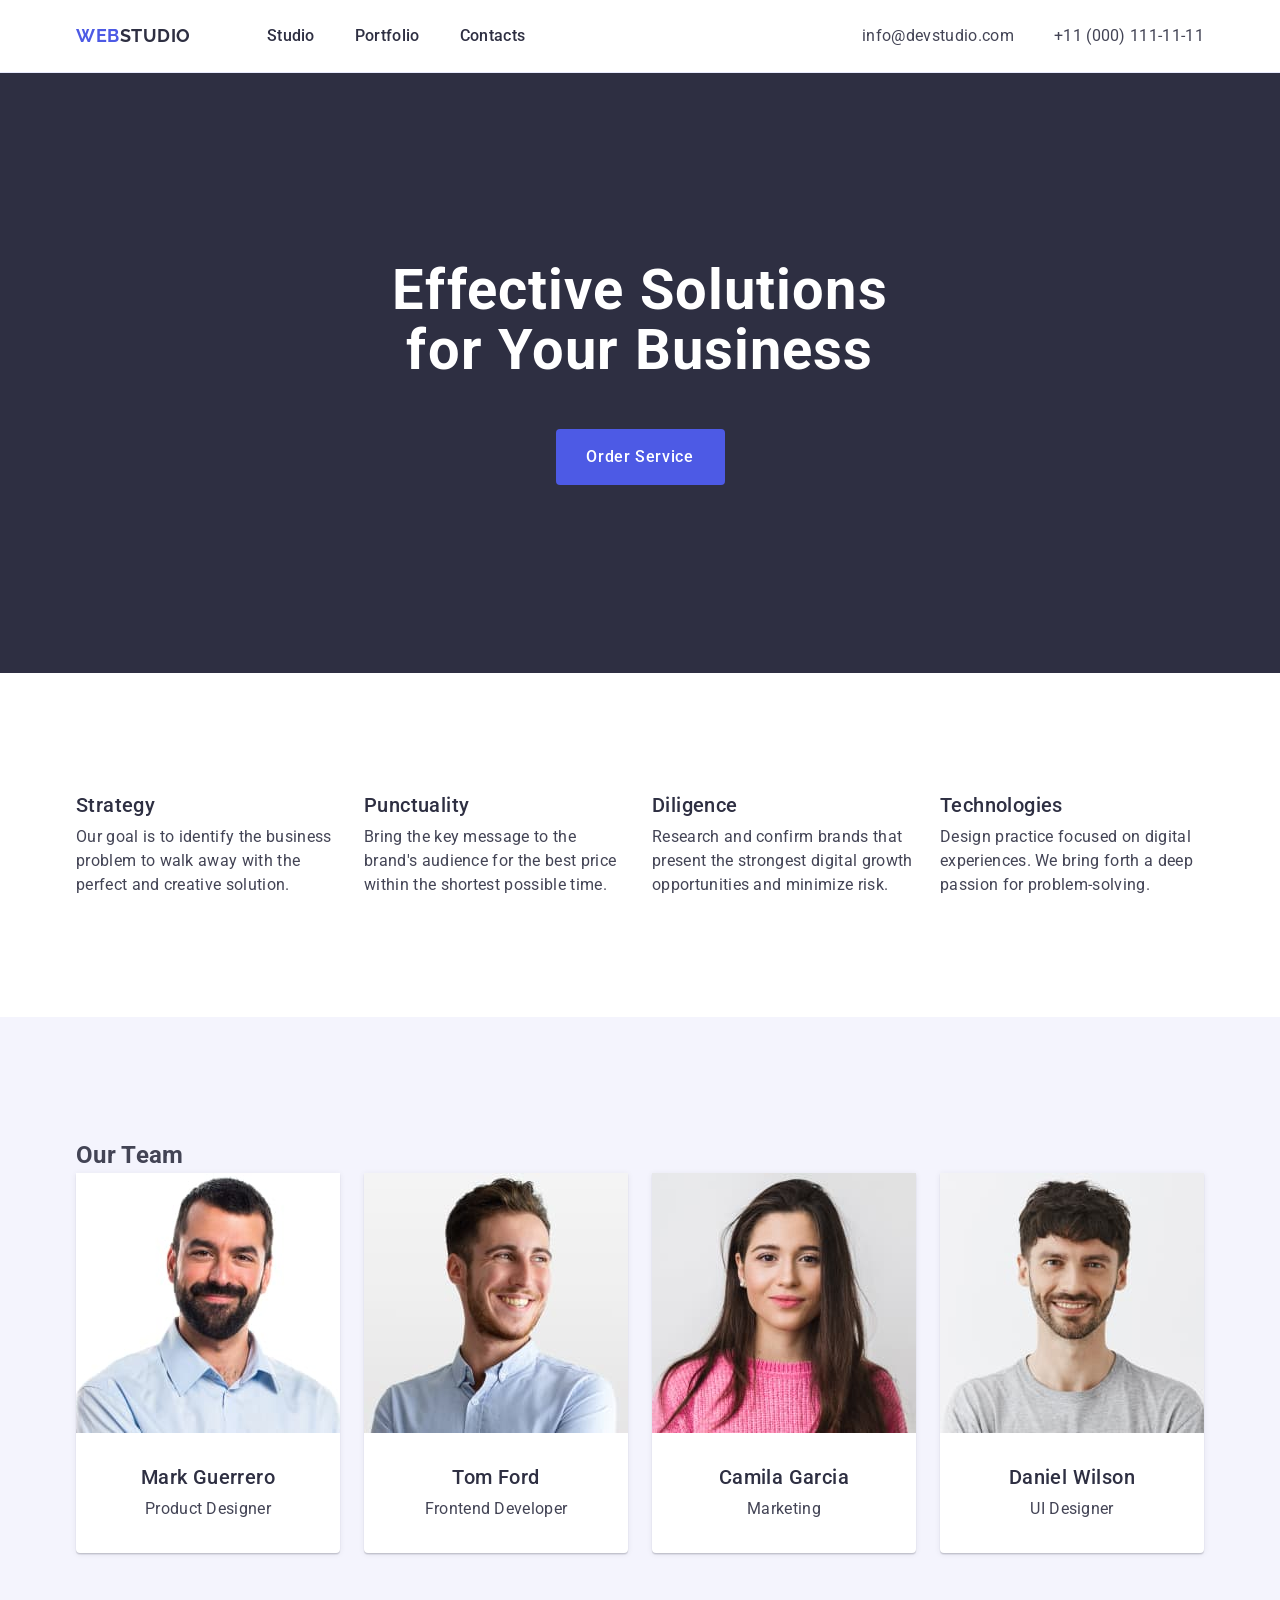
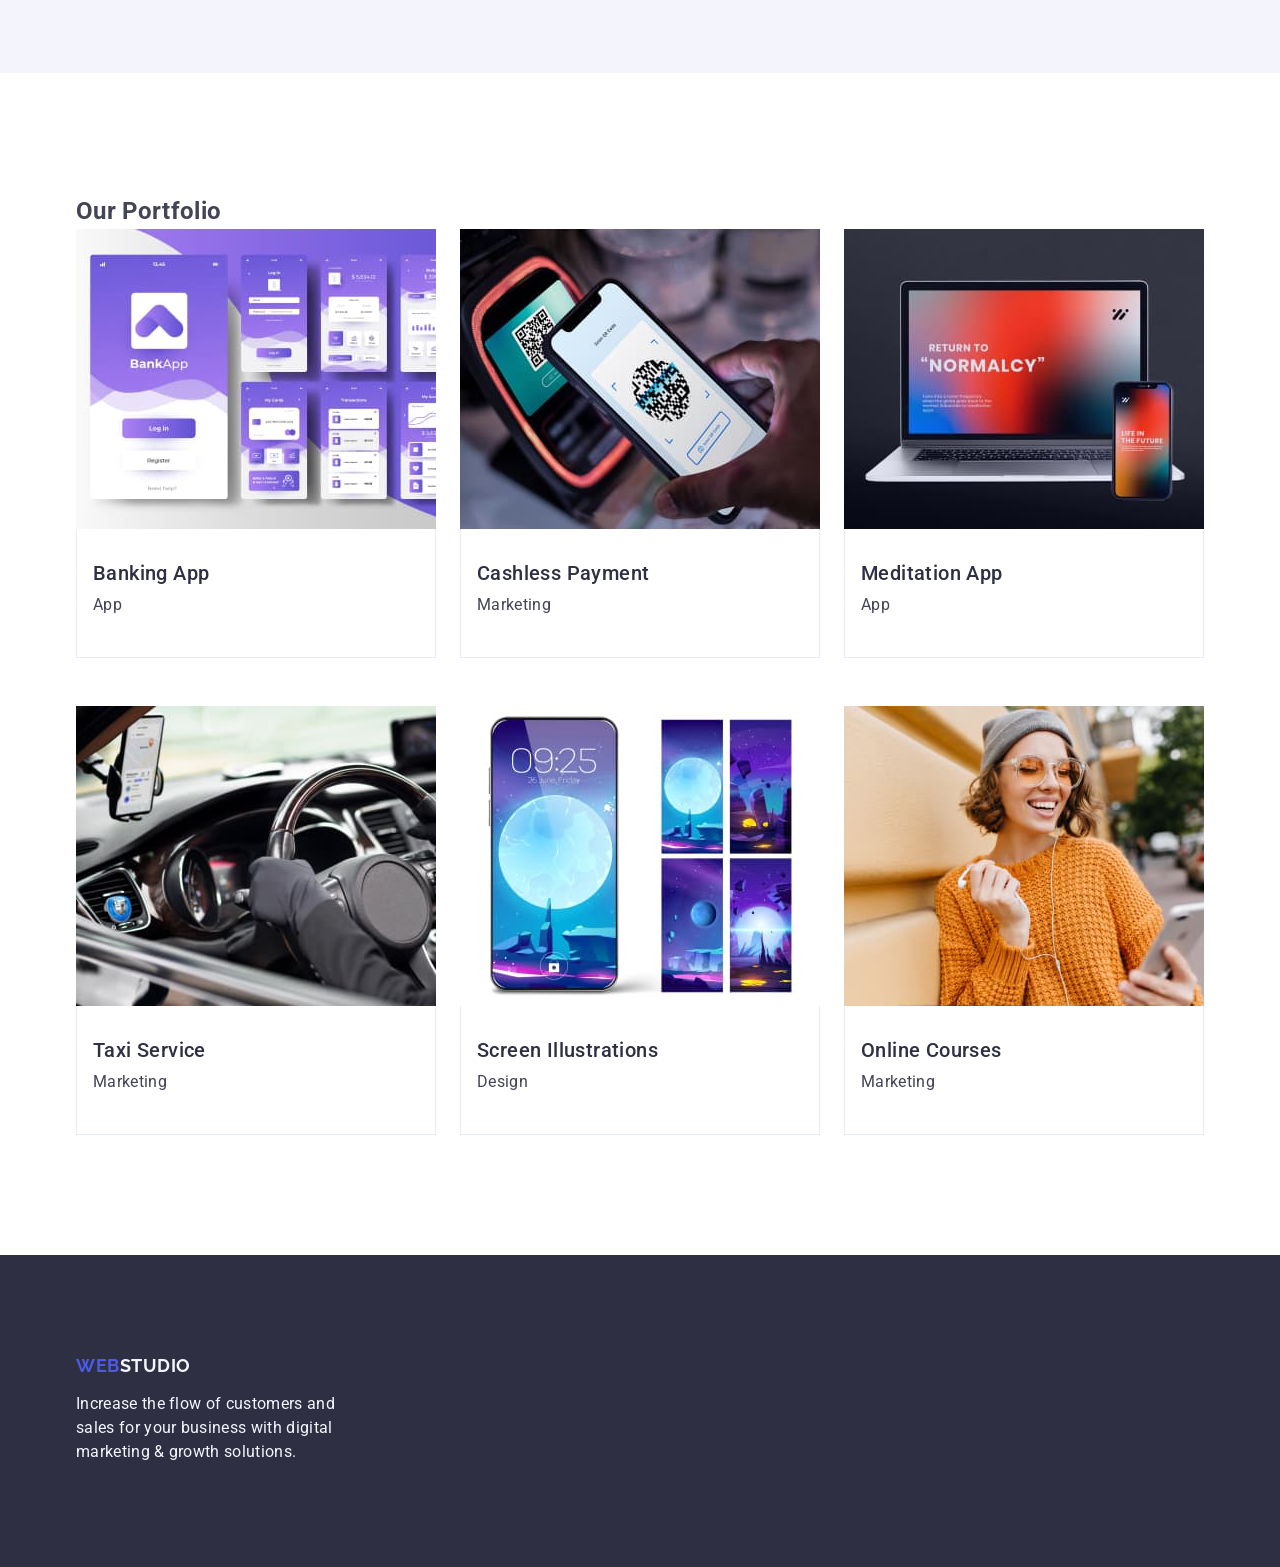
==== commit 51f97597: "zvsdv" ====
--- a/index.html
+++ b/index.html
@@ -16,7 +16,7 @@
 
 <body>
     <header class="header-page">
-        <!--Left navi-->
+        <!--Left-->
         <div class="container-header-wrap container">
             <nav class="navigation-links">
                 <a href="./index.html" class="logo">Web<span class="logo-color">Studio</span></a>
@@ -29,7 +29,7 @@
                 </ul>
             </nav>
 
-            <!--Right navi-->
+            <!--Right-->
             <address class="address-details">
                 <ul class="ul-list-class">
                     <li>
@@ -45,7 +45,7 @@
     </header>
     <main>
 
-        <!--Dark background - section 1-->
+        <!--section 1-->
         <section class="section-details">
             <div class="container">
                 <h1 class="top-class-text">
@@ -112,21 +112,21 @@
                     </li>
                     <li class="team-card">
                         <img src="./images/02.Tom.jpg" alt="Man2" width="264" height="260" />
-                        <div class="card">
+                        <div class="team-name">
                             <h3 class="sol-class">Tom Ford</h3>
                             <p class="function">Frontend Developer</p>
                         </div>
                     </li>
                     <li class="team-card">
                         <img src="./images/03.Camila.jpg" alt="Woman" width="264" height="260" />
-                        <div class="card">
+                        <div class="team-name">
                             <h3 class="sol-class">Camila Garcia</h3>
                             <p class="function">Marketing</p>
                         </div>
                     </li>
                     <li class="team-card">
                         <img src="./images/04.Daniel.jpg" alt="Man1" width="264" height="260" />
-                        <div class="card">
+                        <div class="team-name">
                             <h3 class="sol-class">Daniel Wilson</h3>
                             <p class="function">UI Designer</p>
                         </div>
@@ -151,7 +151,7 @@
 
                     <li class="strategy-marketing">
                         <img src="./images/cas.jpg" alt="Layout of a banking app" width="360" height="300" />
-                        <div class="portfolio-card">
+                        <div class="div-section">
                             <h3 class="sol-class">Cashless Payment</h3>
                             <p class="text-card">Marketing</p>
                         </div>
@@ -160,7 +160,7 @@
                     <li class="strategy-marketing">
                         <img src="./images/app.jpg" alt="Laptop and smartphone with meditation app" width="360"
                             height="300" />
-                        <div class="portfolio-card">
+                        <div class="div-section">
                             <h3 class="sol-class">Meditation App</h3>
                             <p class="text-card">App</p>
                         </div>
@@ -168,7 +168,7 @@
 
                     <li class="strategy-marketing">
                         <img src="./images/taxi.jpg" alt="Inside of a car" width="360" height="300" />
-                        <div class="portfolio-card">
+                        <div class="div-section">
                             <h3 class="sol-class">Taxi Service</h3>
                             <p class="text-card">Marketing</p>
                         </div>
@@ -176,7 +176,7 @@
 
                     <li class="strategy-marketing">
                         <img src="./images/screen.jpg" alt="Smartphone screen layouts" width="360" height="300" />
-                        <div class="portfolio-card">
+                        <div class="div-section">
                             <h3 class="sol-class">
                                 Screen Illustrations</h3>
                             <p class="text-card">Design</p>
@@ -185,7 +185,7 @@
 
                     <li class="strategy-marketing">
                         <img src="./images/online.jpg" alt="Girl with smartphone" width="360" height="300" />
-                        <div class="portfolio-card">
+                        <div class="div-section">
                             <h3 class="sol-class">Online Courses</h3>
                             <p class="text-card">Marketing</p>
                         </div>
--- a/css/styles.css
+++ b/css/styles.css
@@ -210,7 +210,11 @@
     color: #404bbf;
 }
 
-.section-details
+.section-details {
+    background-color: #2e2f42;
+    text-align: center;
+    padding: 188px 0;
+}
 
 .top-class-text {
     color: #ffffff;
@@ -232,13 +236,13 @@
 
 .title-header {
     color: #2e2f42;
+    margin-bottom: 72px;
     font-size: 36px;
     font-weight: 700;
     line-height: 1.11;
     letter-spacing: 0.02em;
     text-align: center;
     text-transform: capitalize;
-    margin-bottom: 72px;
 }
 
 .visually-hidden {
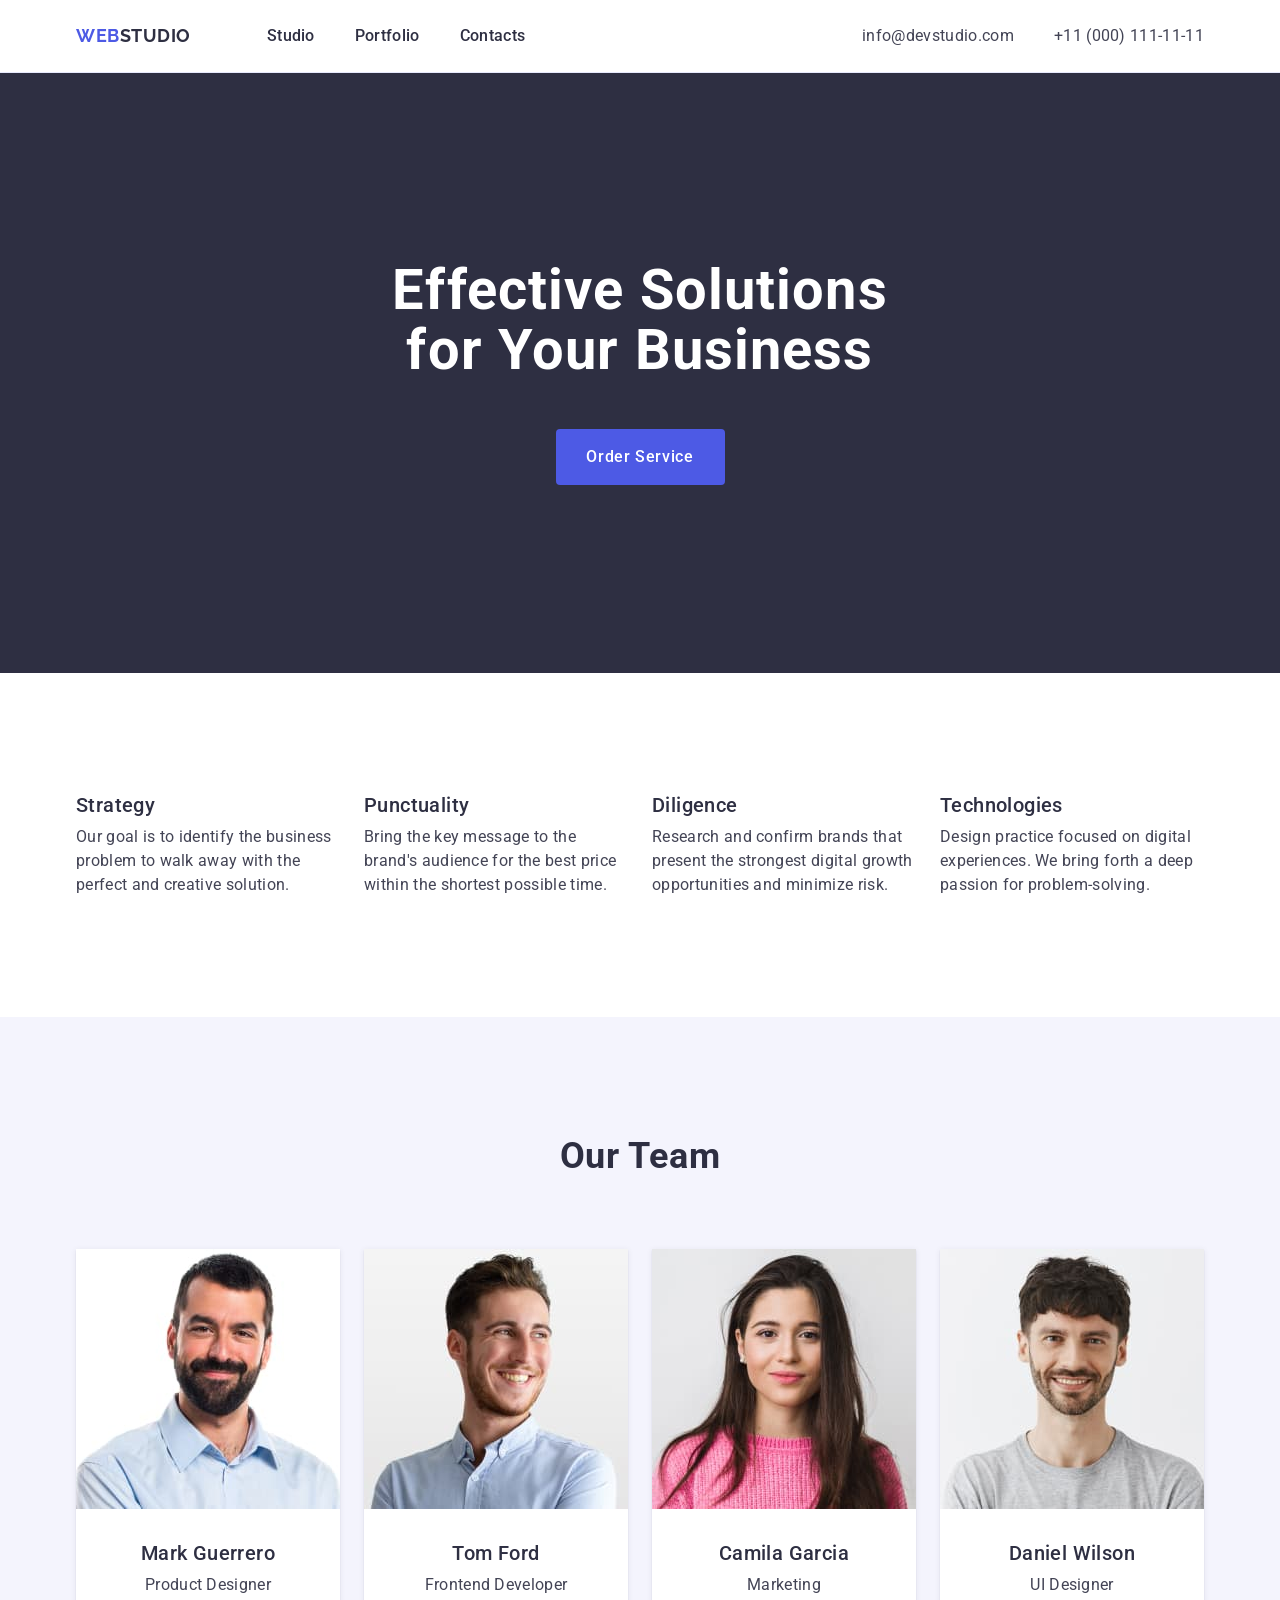
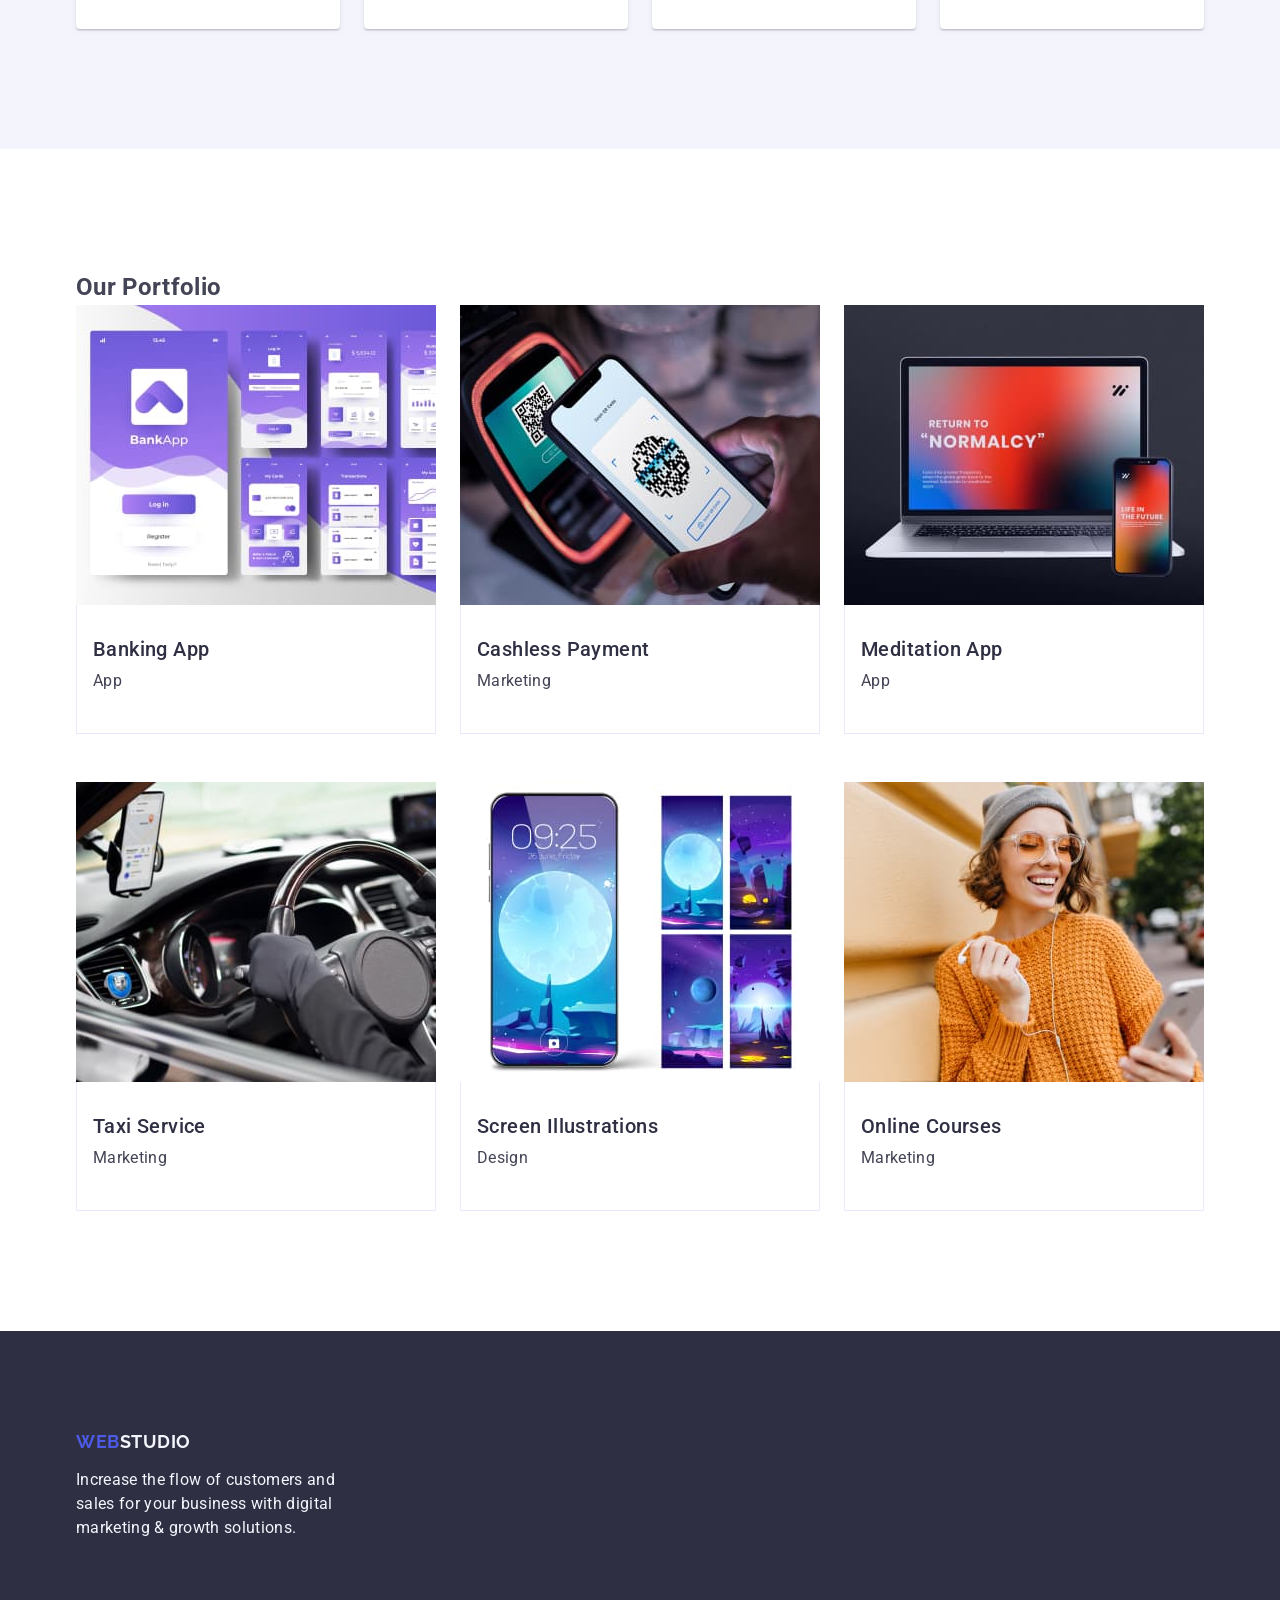
==== commit 7e21bf38: "fdghgkjghgfd" ====
--- a/index.html
+++ b/index.html
@@ -101,7 +101,7 @@
         <!--section 3-->
         <section class="team-section">
             <div class="container">
-                <h2 class="titles-header">Our Team</h2>
+                <h2 class="titles-team">Our Team</h2>
                 <ul class="section-team">
                     <li class="team-card">
                         <img src="./images/01.Mark.jpg" alt="Man3" width="264" height="260" />
--- a/css/styles.css
+++ b/css/styles.css
@@ -236,13 +236,24 @@
 
 .title-header {
     color: #2e2f42;
-    margin-bottom: 72px;
     font-size: 36px;
     font-weight: 700;
     line-height: 1.11;
     letter-spacing: 0.02em;
     text-align: center;
     text-transform: capitalize;
+    margin-bottom: 72px;
+}
+
+.titles-team {
+    color: #2e2f42;
+    font-size: 36px;
+    font-weight: 700;
+    line-height: 1.11;
+    letter-spacing: 0.02em;
+    text-align: center;
+    text-transform: capitalize;
+    margin-bottom: 72px;
 }
 
 .visually-hidden {
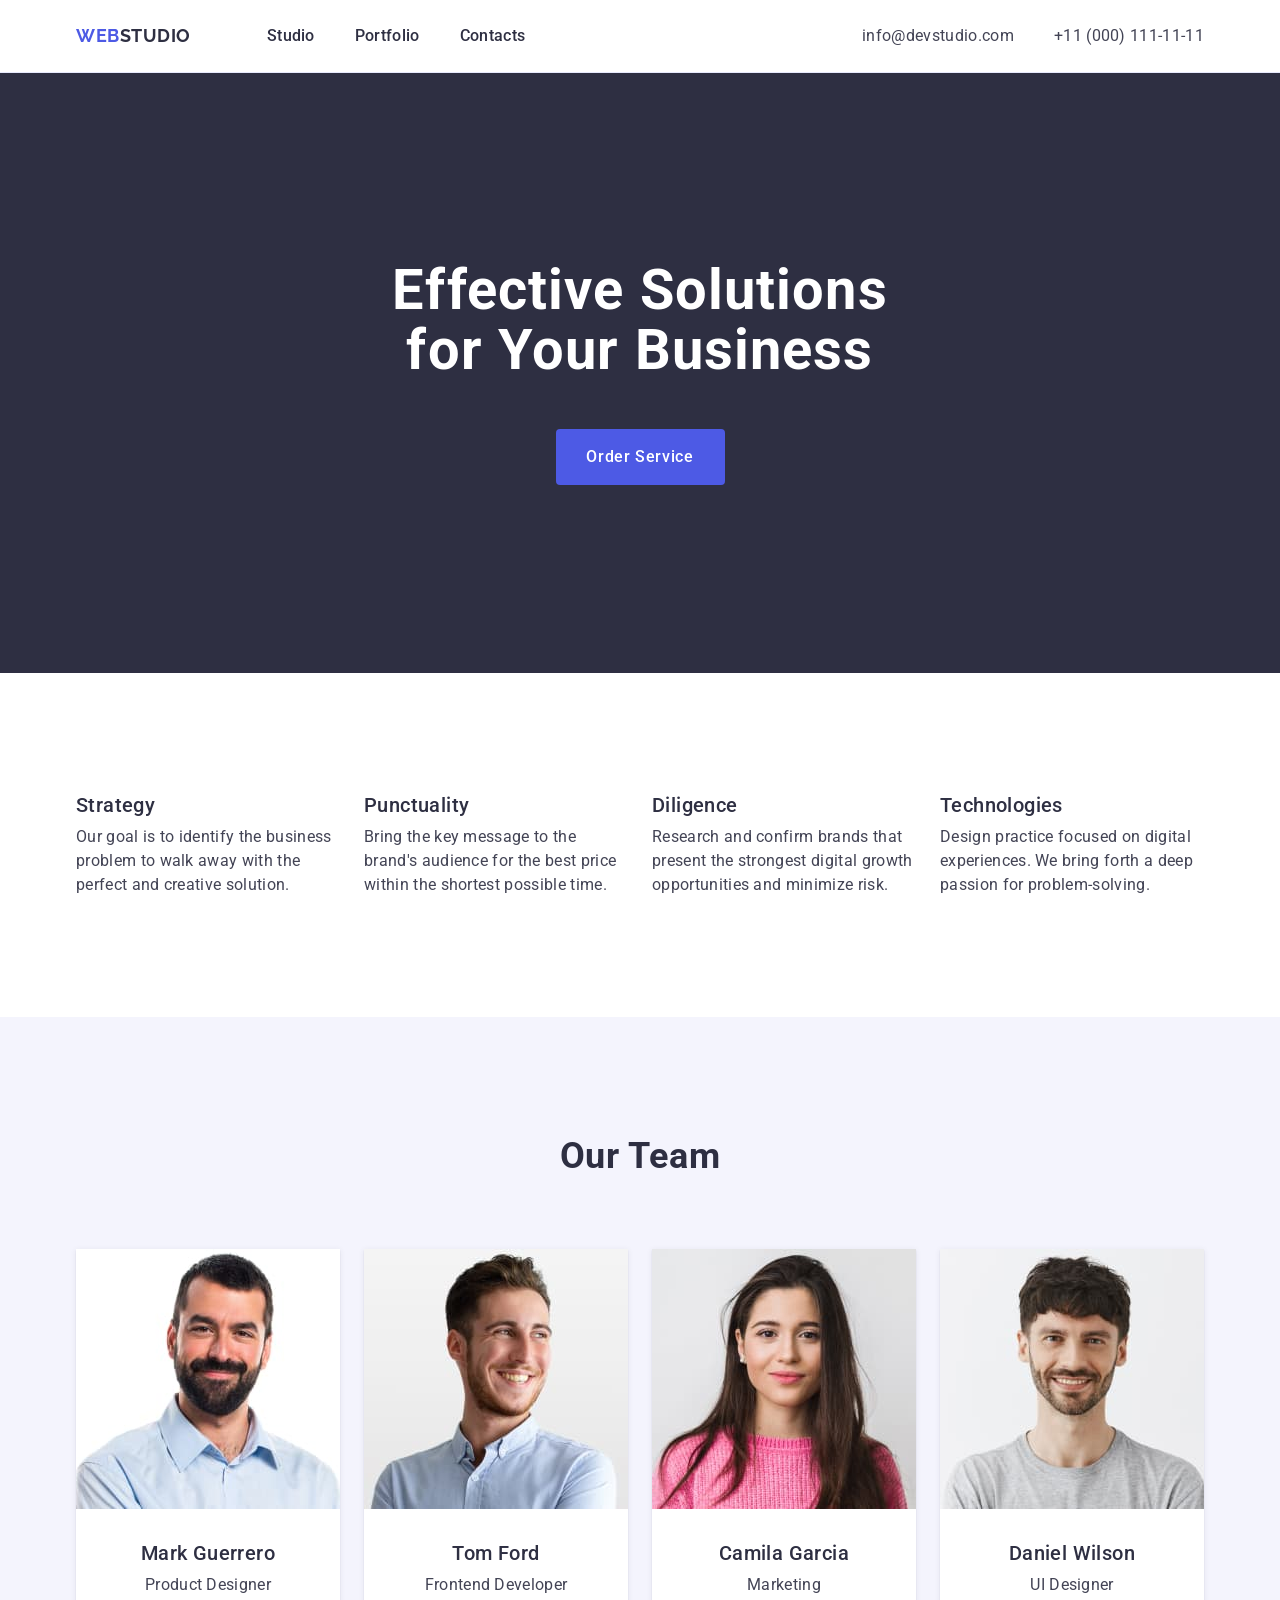
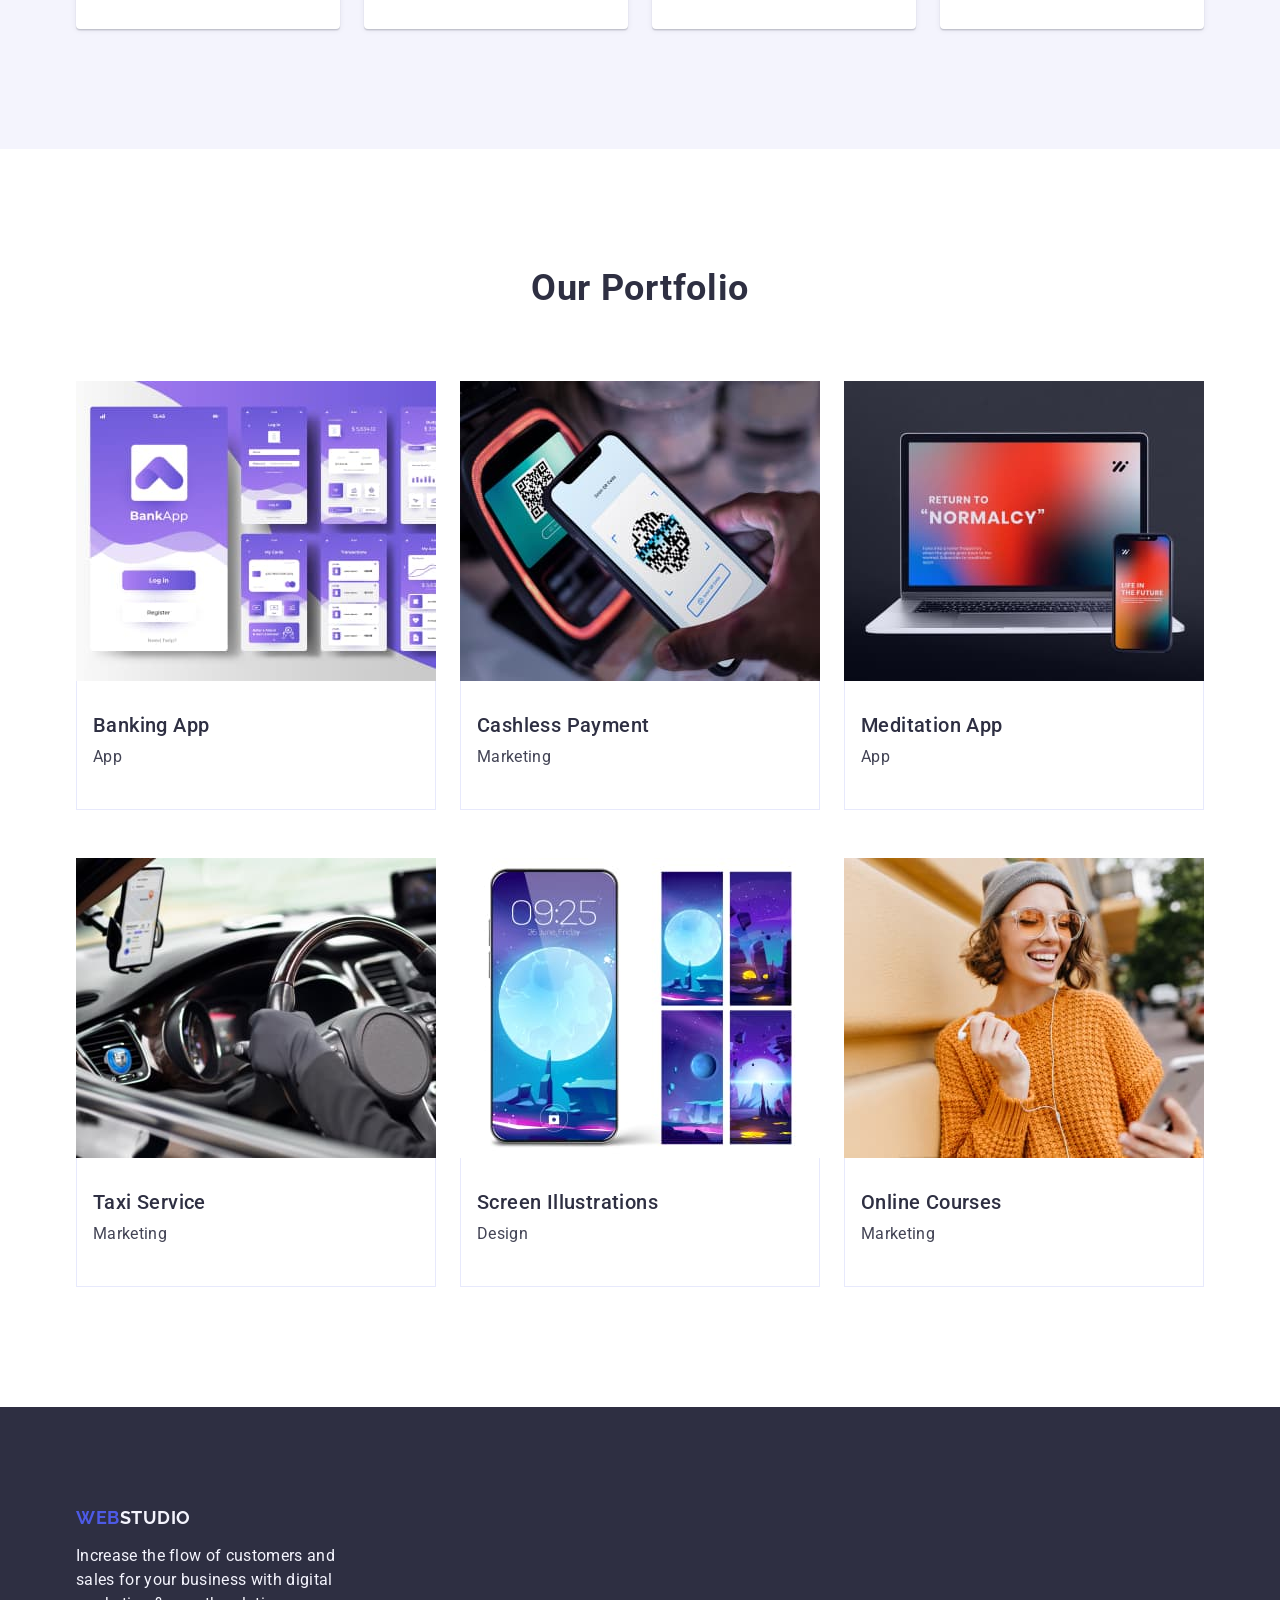
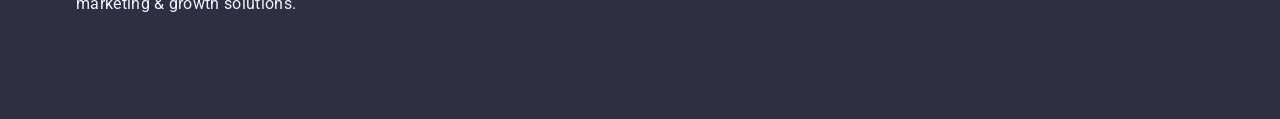
==== commit 82eb4187: "tgfd" ====
--- a/index.html
+++ b/index.html
@@ -138,7 +138,7 @@
         <!--section 4-->
         <section class="portfolio-card">
             <div class="container">
-                <h2 class="titles-header">Our Portfolio</h2>
+                <h2 class="portfolio-section">Our Portfolio</h2>
                 <ul class="list-four">
 
                     <li class="strategy-marketing">
--- a/css/styles.css
+++ b/css/styles.css
@@ -234,7 +234,7 @@
     width: 264px;
 }
 
-.title-header {
+.titles-team {
     color: #2e2f42;
     font-size: 36px;
     font-weight: 700;
@@ -245,7 +245,7 @@
     margin-bottom: 72px;
 }
 
-.titles-team {
+.portfolio-section {
     color: #2e2f42;
     font-size: 36px;
     font-weight: 700;
